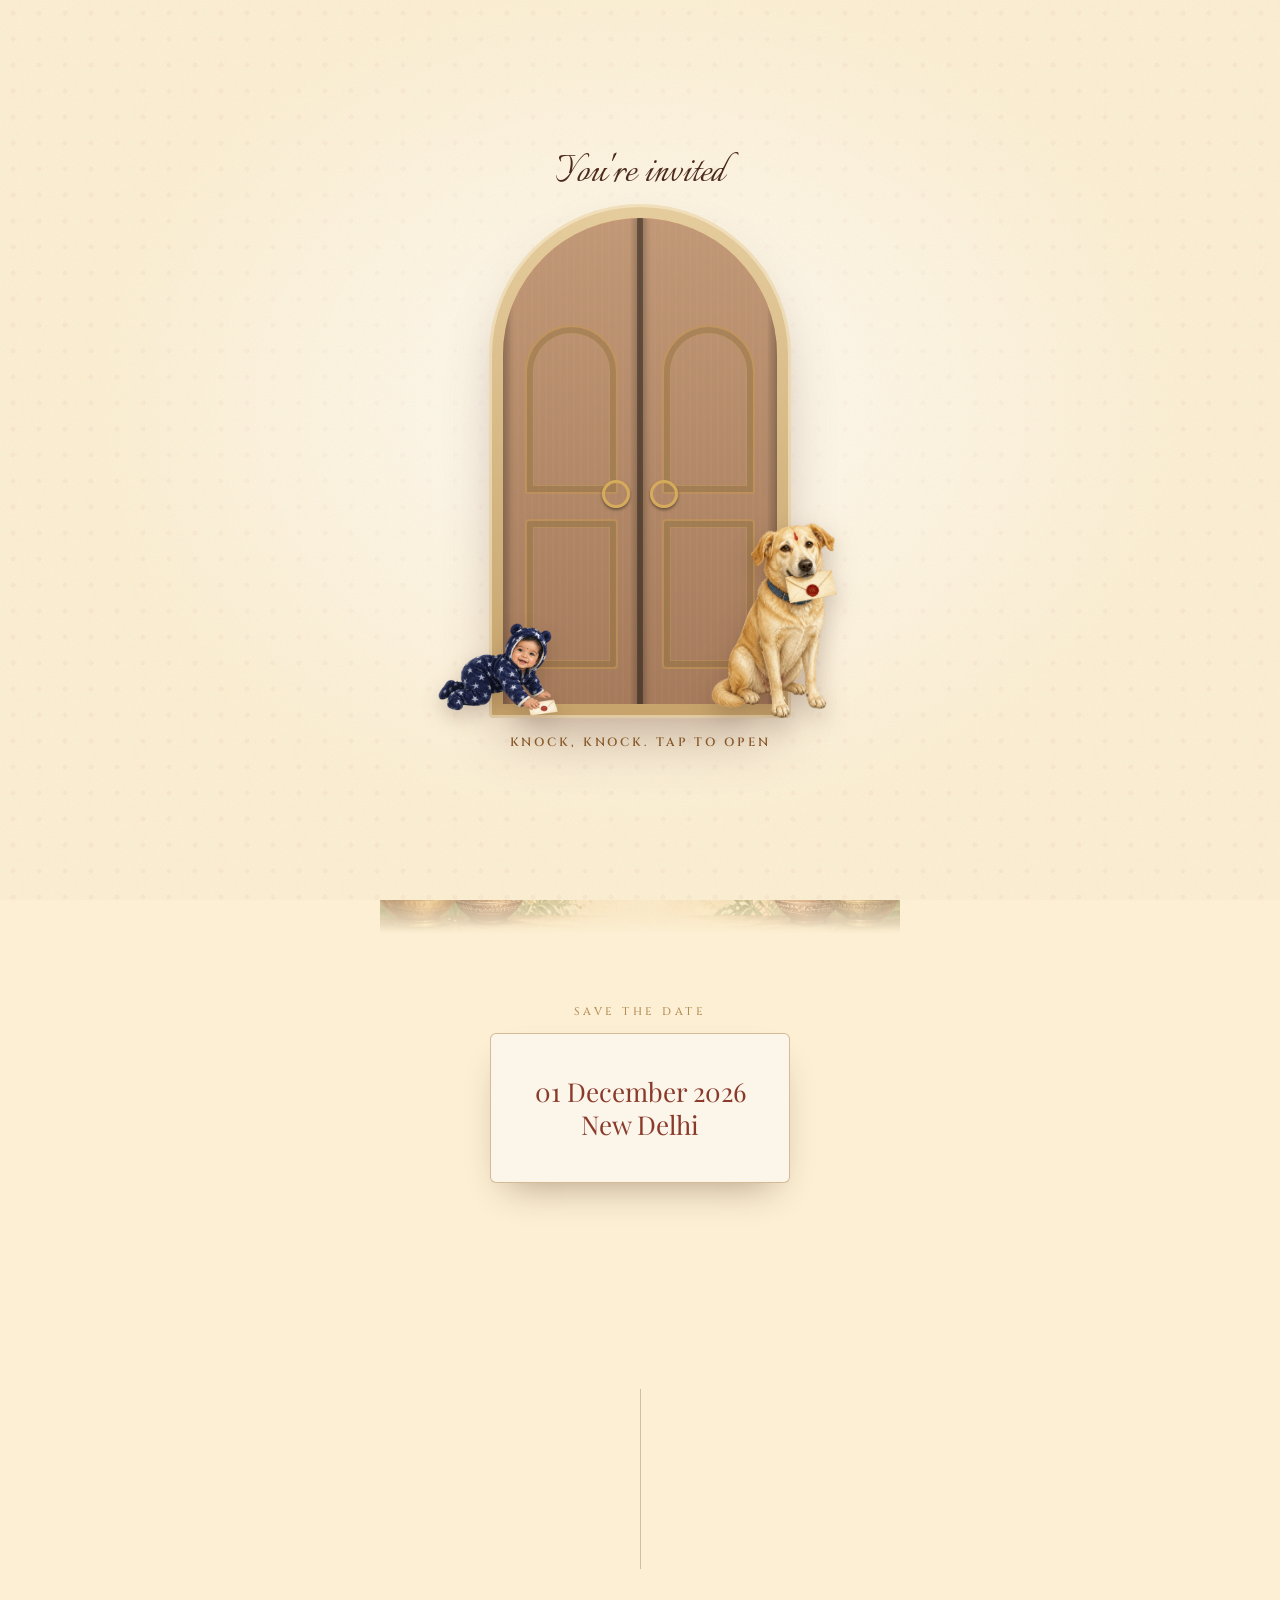
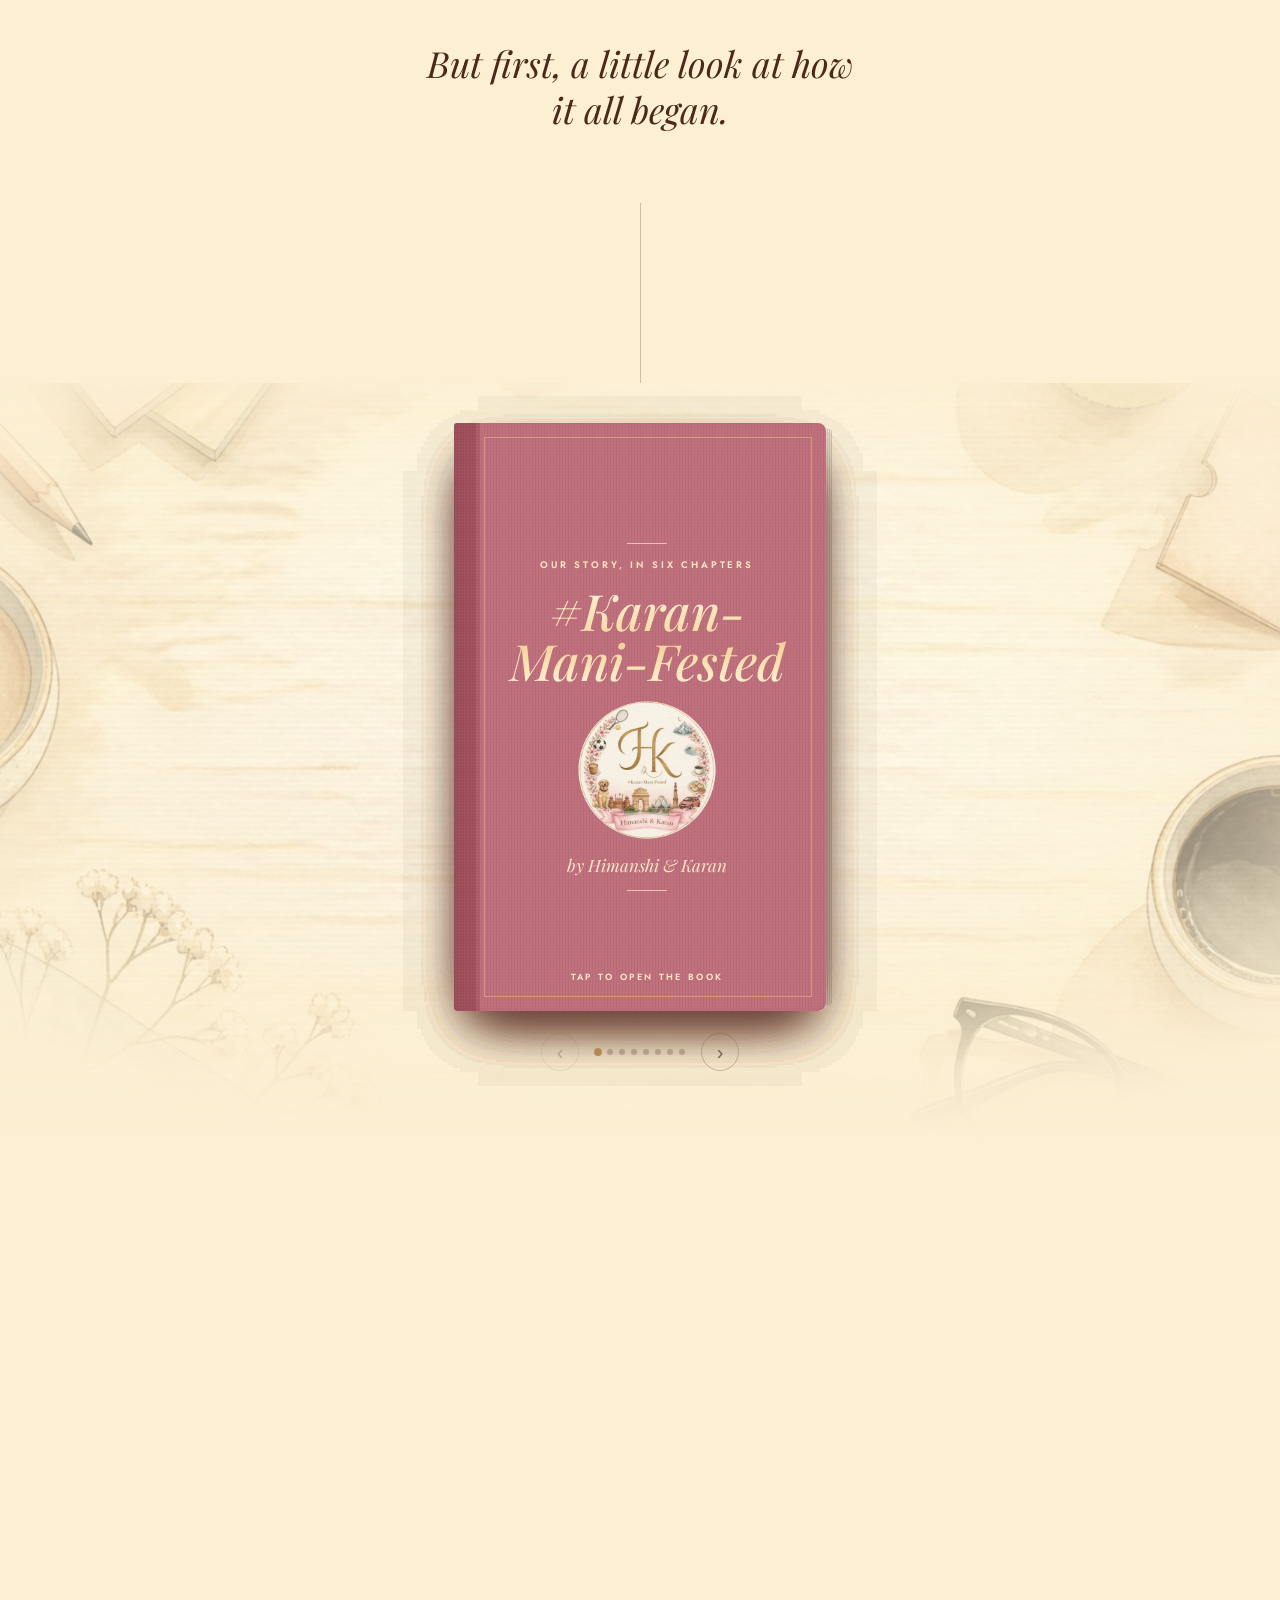
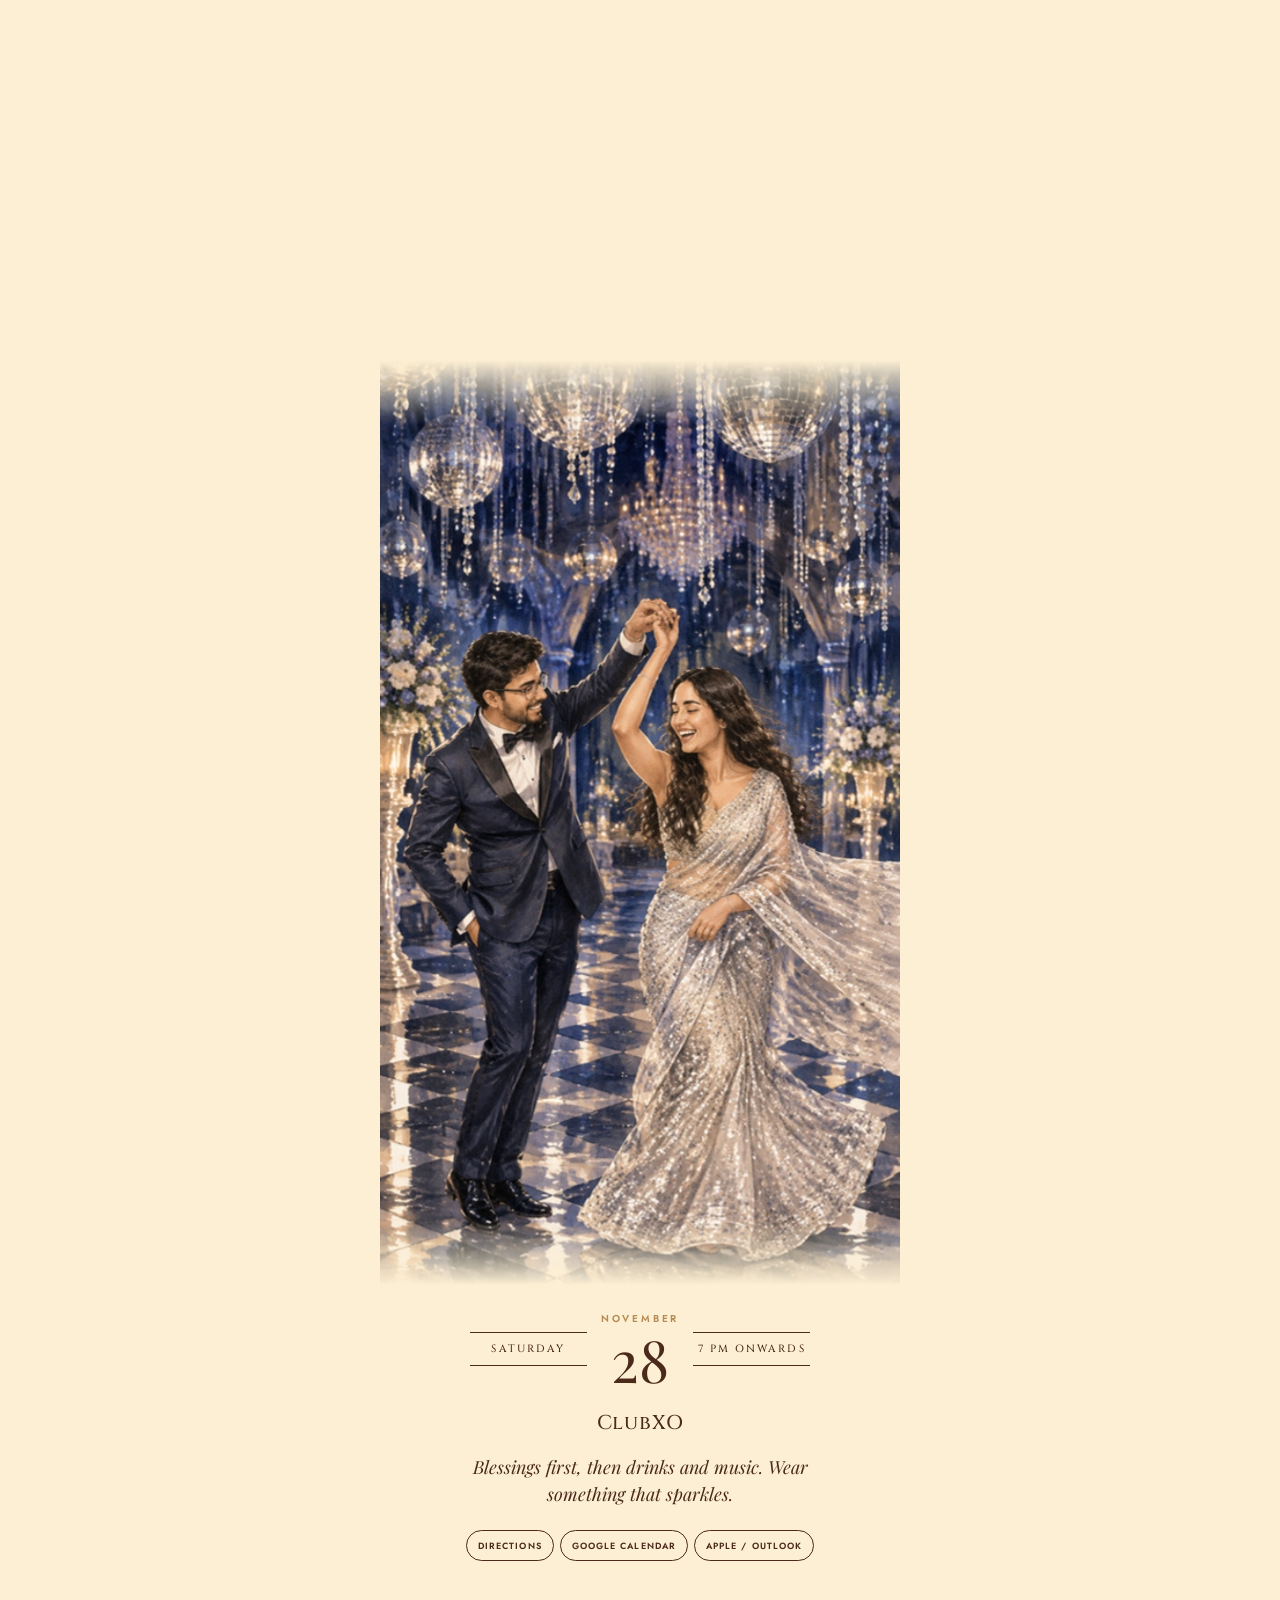
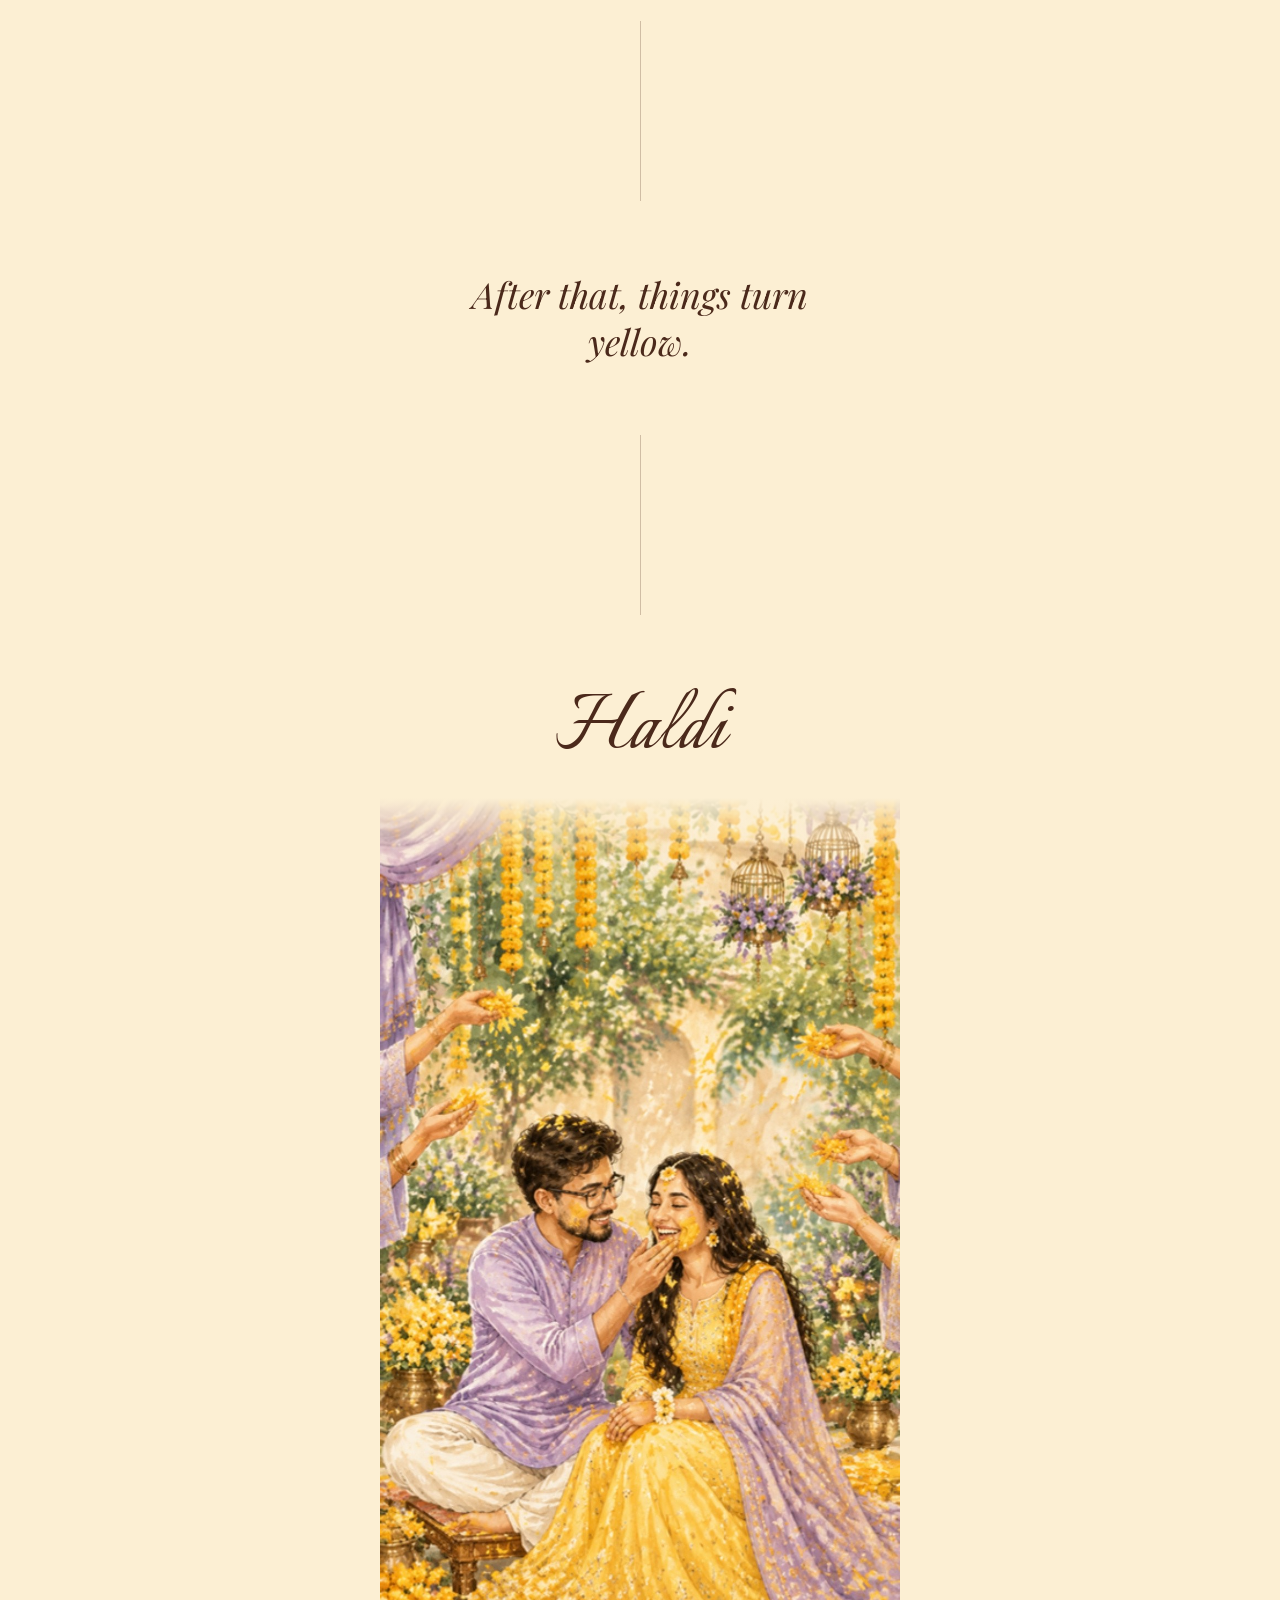
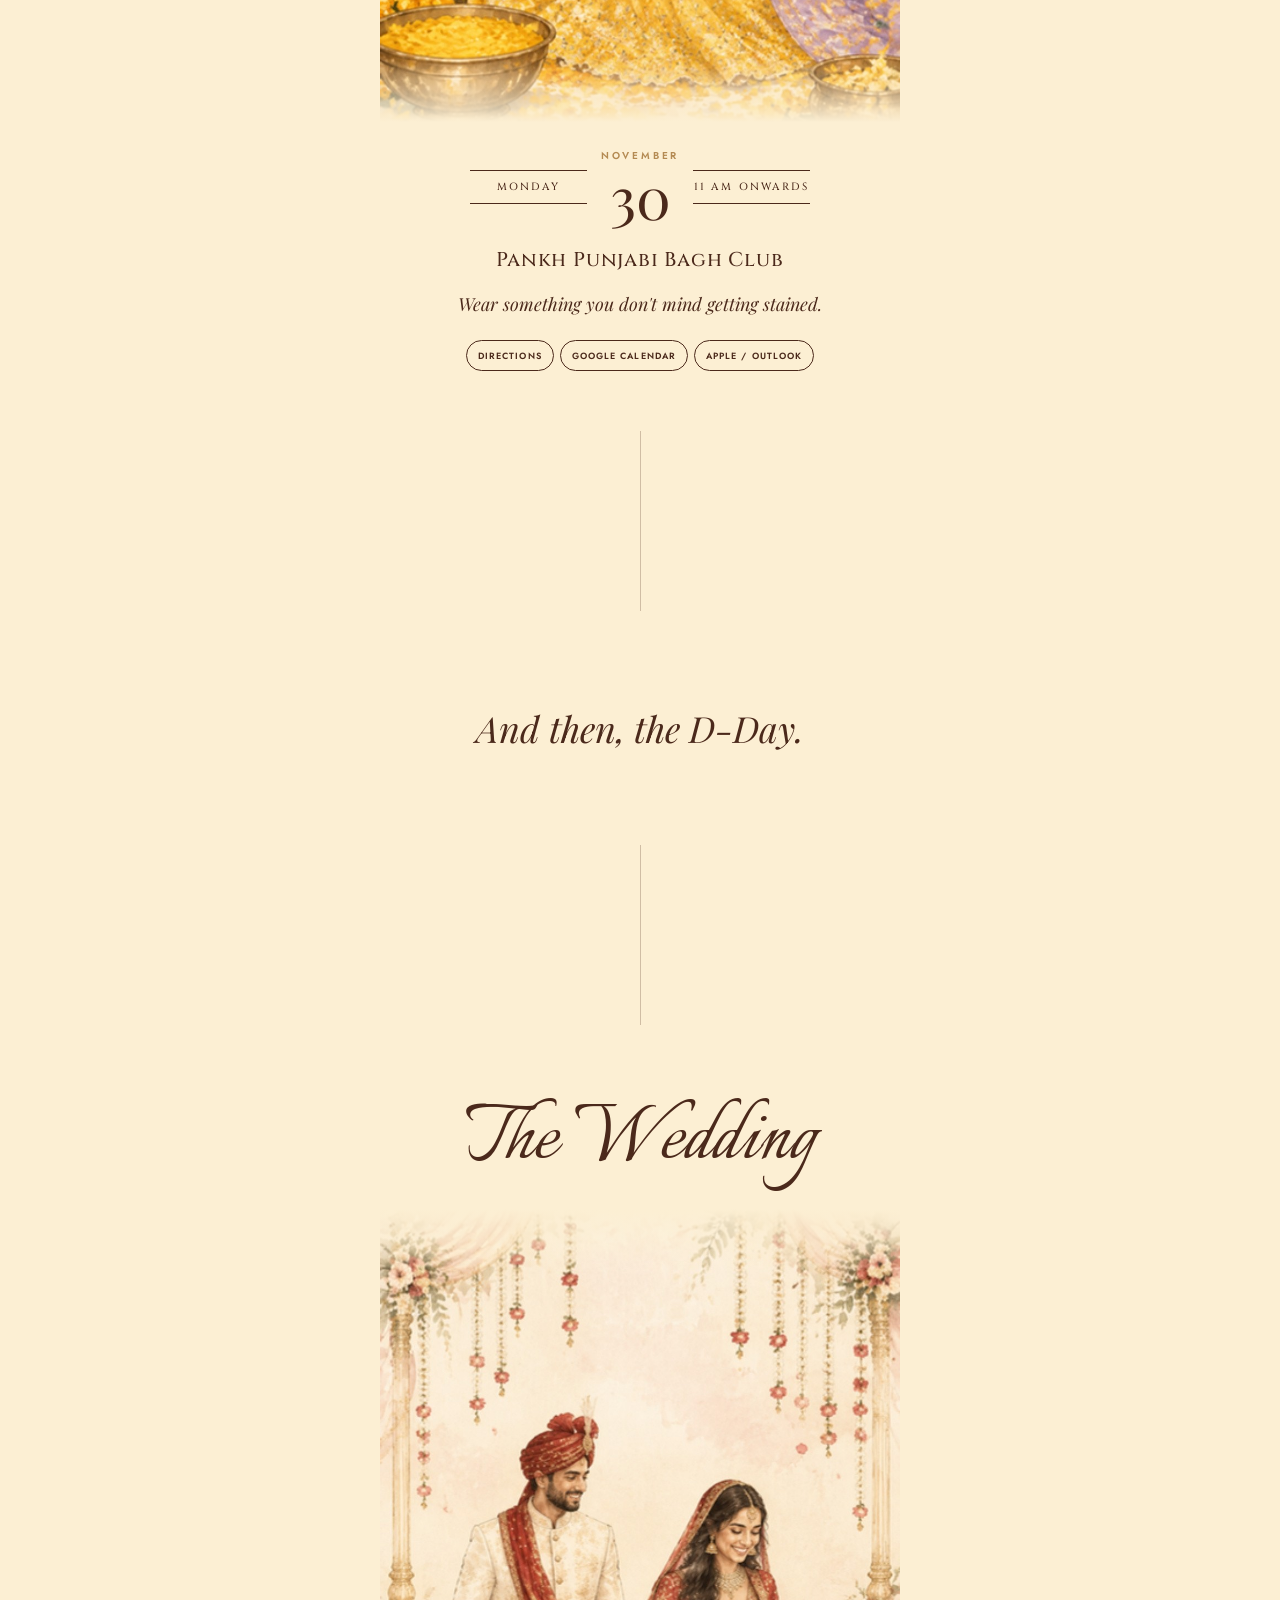
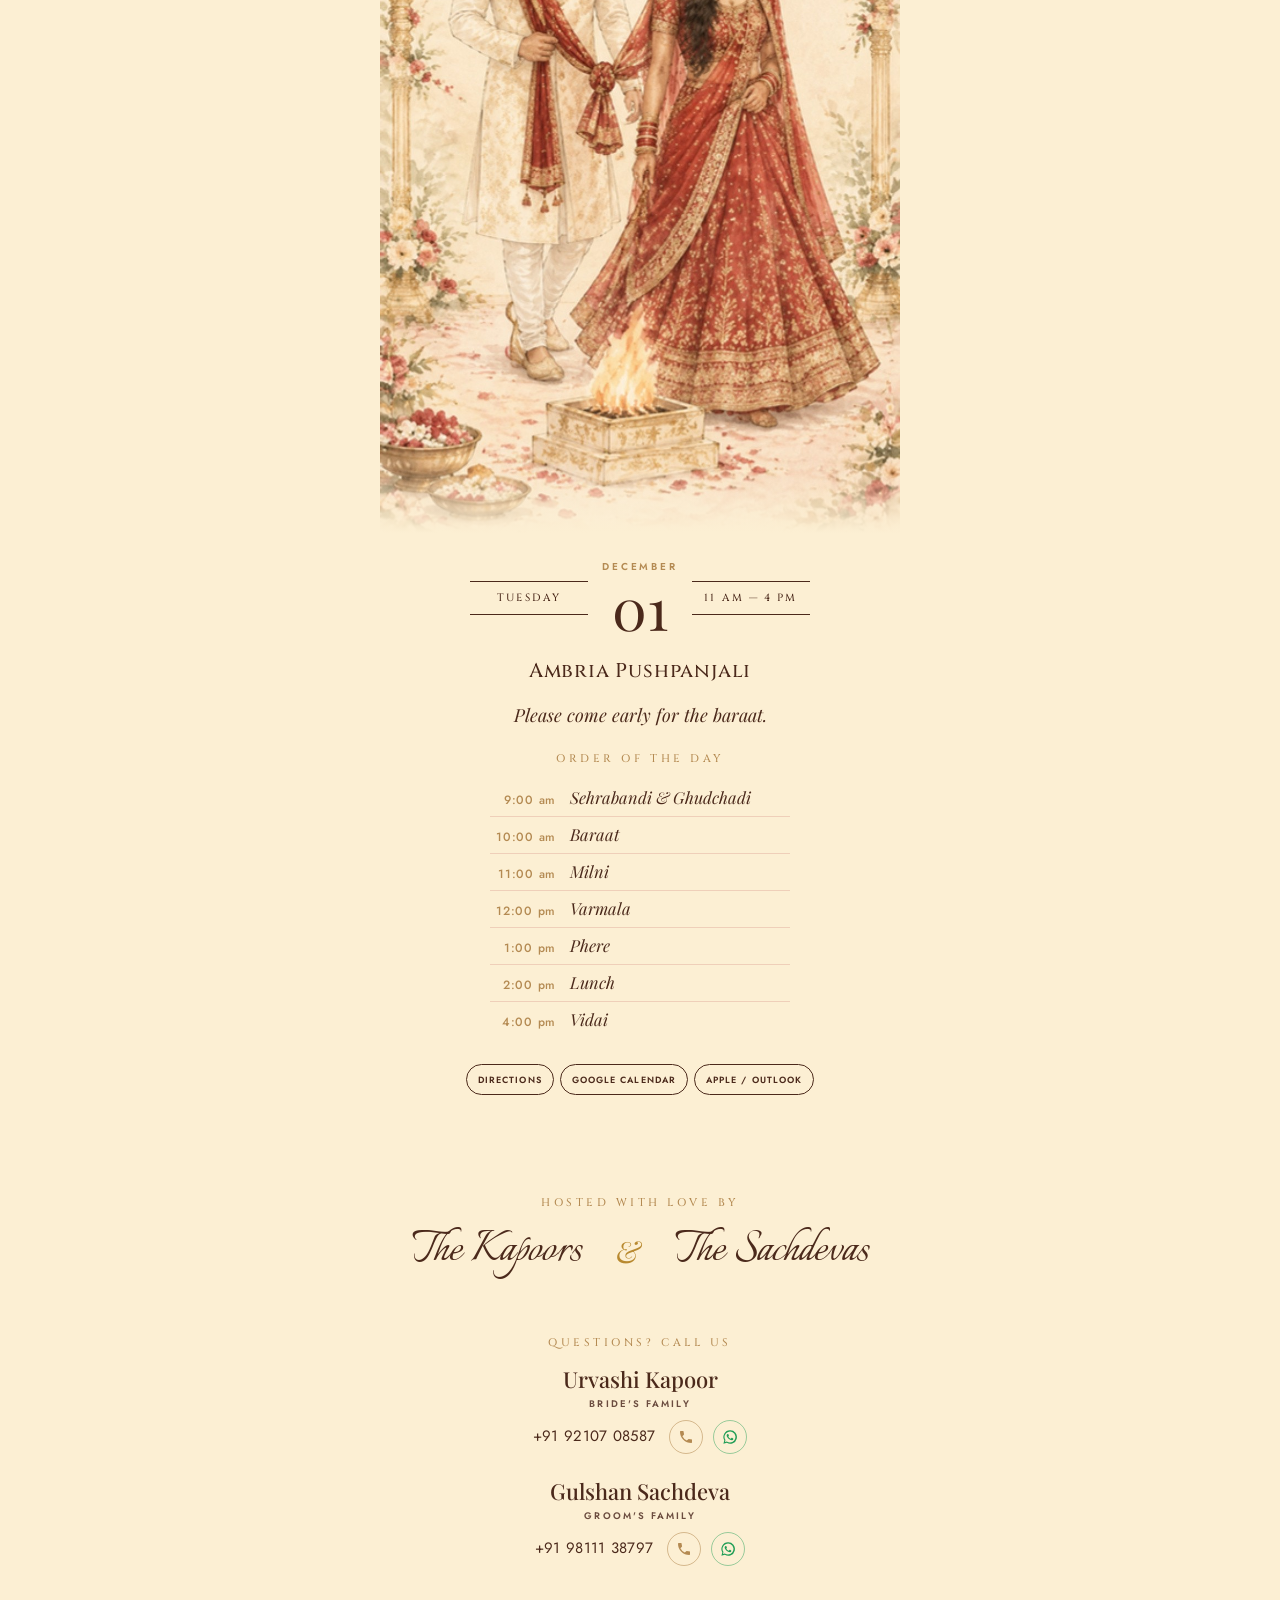
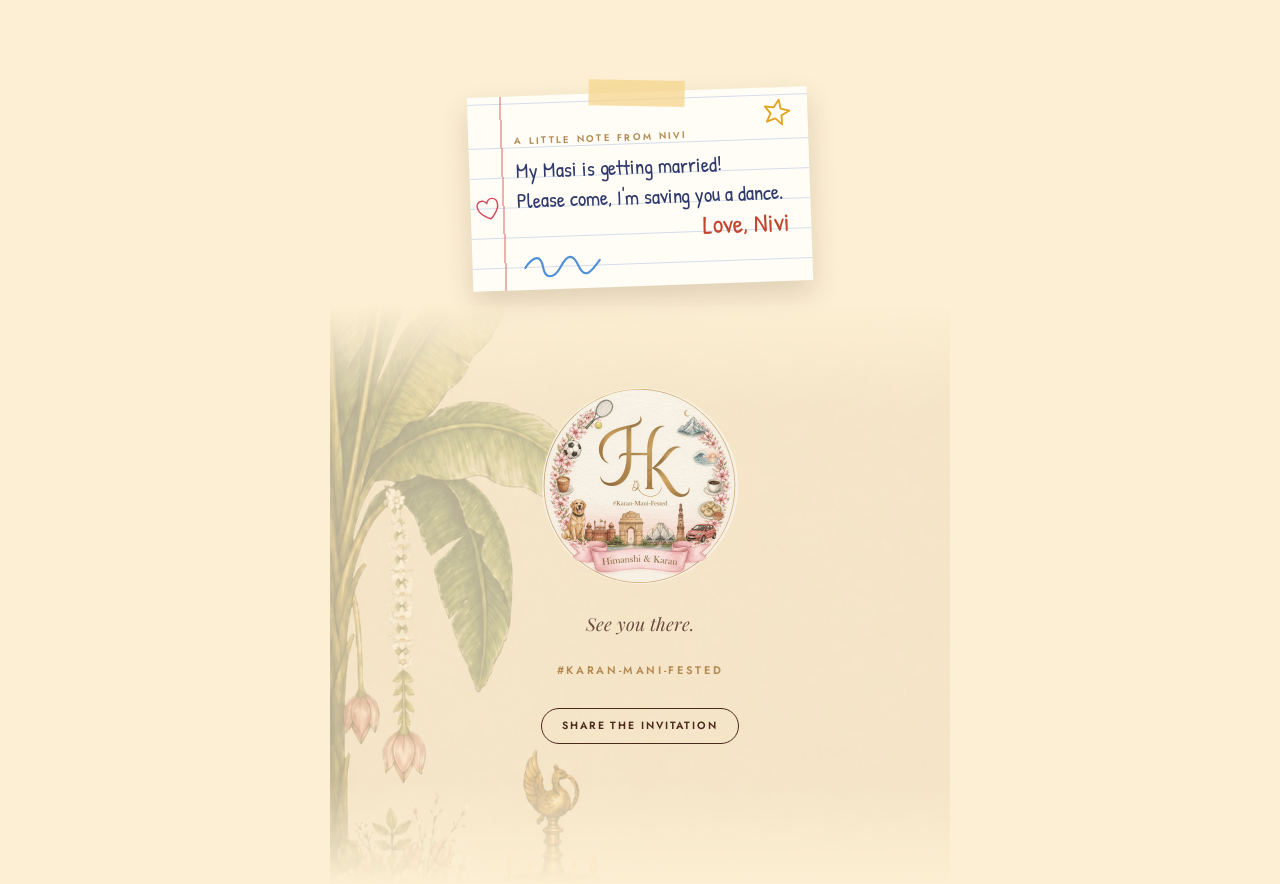
==== index.html @ b34a1034 "Groom side: call the cocktail evening Sangeet & Sips Co-Authored-By: Claude Opus 5.5 <noreply@anthro" ====
<!doctype html>
<html lang="en">
<head>
  <meta charset="utf-8">
  <!-- What WhatsApp / Instagram show when the link is shared: keep these first, and the image URL plain (no ?v=) -->
  <meta property="og:title" content="Himanshi &amp; Karan · Wedding Invitation">
  <meta property="og:description" content="You're invited to the wedding of Himanshi &amp; Karan · New Delhi · #Karan-Mani-Fested">
  <meta property="og:image" content="https://himanshikapoor3099.github.io/wedding-invite/assets/share-card.jpg">
  <meta property="og:image:secure_url" content="https://himanshikapoor3099.github.io/wedding-invite/assets/share-card.jpg">
  <meta property="og:image:type" content="image/jpeg">
  <meta property="og:image:width" content="1200">
  <meta property="og:image:height" content="630">
  <meta property="og:image:alt" content="Himanshi &amp; Karan wedding monogram">
  <meta property="og:url" content="https://himanshikapoor3099.github.io/wedding-invite/">
  <meta property="og:type" content="website">
  <meta property="og:site_name" content="Himanshi &amp; Karan">
  <meta name="twitter:card" content="summary_large_image">
  <meta name="viewport" content="width=device-width, initial-scale=1, viewport-fit=cover">
  <meta name="color-scheme" content="only light">
  <meta name="theme-color" content="#fcefd3">
  <title>Himanshi &amp; Karan · Wedding Invitation</title>
  <meta name="description" content="You're invited to the wedding of Himanshi &amp; Karan · New Delhi · #Karan-Mani-Fested">


  <link rel="icon" href="data:image/svg+xml,<svg xmlns='http://www.w3.org/2000/svg' viewBox='0 0 100 100'><rect width='100' height='100' rx='50' fill='%239b111e'/><text x='50' y='66' font-size='44' text-anchor='middle' fill='%23f3d9a0' font-family='Georgia'>HK</text></svg>">
  <link rel="preconnect" href="https://fonts.googleapis.com">
  <link rel="preconnect" href="https://fonts.gstatic.com" crossorigin>
  <link href="https://fonts.googleapis.com/css2?family=Cinzel:wght@400;500;600&family=Italianno&family=Jost:wght@300;400;500;600&family=Noto+Serif+Devanagari:wght@500&family=Noto+Serif+Gurmukhi:wght@500&family=Patrick+Hand&family=Playfair+Display:ital,wght@0,400;0,500;1,400;1,500&display=swap" rel="stylesheet">
  <link rel="stylesheet" href="css/main.css?v=35">
  <script src="js/content.js?v=35"></script>
</head>
<body class="locked">

  <!-- ============ THE DOOR ============ -->
  <div id="door-screen">
    <p class="door-pretext" data-k="door.pretext"></p>
    <div class="door-stage">
    <button class="door" id="door" aria-label="Open the door">
        <span class="door-frame"></span>
        <span class="leaf leaf-l"><span class="leaf-face" data-door="l"></span></span>
        <span class="leaf leaf-r"><span class="leaf-face" data-door="r"></span></span>
      </button>
      <img class="door-ivy" src="assets/art/ivy-door.webp" alt="Ivy, waiting at the door with your invitation">
      <img class="door-nivi" src="assets/art/nivi-door.webp" alt="Nivi, crawling up to the door with an invitation">
      <img class="door-kids door-kids-r" src="assets/art/kids-door.webp" alt="" aria-hidden="true">
      <img class="door-kids door-babies" src="assets/art/babies-door.webp" alt="" aria-hidden="true">
    </div>
    <p class="door-hint" data-k="door.hint"></p>
  </div>

  <main id="main" inert>

    <!-- ============ BEHIND THE DOOR: THE INVITATION ============ -->
    <section class="invite-card-wrap" data-theme="peach">
      <div class="card-scene">
        <img class="card-bg" src="assets/art/bg-invite.jpg" alt="" aria-hidden="true">
        <span class="bells bells-l bells-sm" aria-hidden="true"></span>
        <span class="bells bells-r bells-sm" aria-hidden="true"></span>
        <div class="invite-card">
          <div class="blessings hero-in" style="--d:.1s" id="blessings"></div>
          <p class="together hero-in" style="--d:.4s" data-k="invite.together"></p>
          <div class="parents" id="parents"></div>
          <p class="request hero-in" style="--d:2.6s" data-k="invite.request"></p>
        </div>
      </div>
    </section>

    <!-- ============ SAVE THE DATE: scratch the foil to reveal ============ -->
    <section class="dates" data-theme="peach">
      <p class="eyebrow rv" data-k="saveTheDate.label"></p>
      <div class="scratch rv" id="scratch">
        <p class="scratch-dates" id="scratch-dates"></p>
        <canvas id="scratch-foil" aria-label="Scratch to reveal the date" role="button" tabindex="0"></canvas>
      </div>
      <p class="scratch-hint rv" id="scratch-hint" data-k="saveTheDate.hint"></p>
      <div class="countdown" id="countdown">
        <div class="cd-units" id="cd-units">
          <div class="cd"><b data-u="d">00</b><small>days</small></div>
          <div class="cd"><b data-u="h">00</b><small>hours</small></div>
          <div class="cd"><b data-u="m">00</b><small>minutes</small></div>
          <div class="cd"><b data-u="s">00</b><small>seconds</small></div>
        </div>
        <p class="cd-label" id="cd-label"></p>
      </div>
    </section>

    <div class="passage" data-k-passage="toStory"></div>

    <!-- ============ OUR STORY: A STORYBOOK ============ -->
    <section class="story" id="story" data-theme="desk">
      <div class="storybook-wrap rv">
        <div class="storybook" id="storybook"></div>
        <div class="book-nav" id="book-nav">
          <button type="button" id="pg-prev" aria-label="Previous page">‹</button>
          <span class="pg-dots" id="pg-dots"></span>
          <button type="button" id="pg-next" aria-label="Next page">›</button>
        </div>
        <p class="book-hint" id="book-hint"></p>
      </div>
    </section>

    <!-- ============ EVENTS (built from js/content.js) ============ -->
    <div id="events"></div>


    <!-- ============ FAMILIES, SIGN-OFF ============ -->
    <section class="family" data-theme="paper">
      <p class="eyebrow rv" data-k="family.label"></p>
      <div class="family-sides" id="family-sides"></div>
      <div class="contacts rv">
        <p class="eyebrow" data-k="contacts.title"></p>
        <ul id="contact-list"></ul>
      </div>
    </section>

    <!-- ============ A NOTE FROM NIVI ============ -->
    <section class="nivi" data-theme="paper">
      <div class="nivi-note rv">
        <p class="nivi-label" data-k="nivi.label"></p>
        <p class="nivi-text" data-k="nivi.note"></p>
        <p class="nivi-sign" data-k="nivi.sign"></p>
        <p class="nivi-role" data-k="nivi.role"></p>
        <svg class="doodle doodle-star" viewBox="0 0 40 40" aria-hidden="true"><path d="M20 3l4.6 11.2 12 .9-9.2 7.8 2.9 11.7L20 28.3 9.7 34.6l2.9-11.7L3.4 15.1l12-.9z"/></svg>
        <svg class="doodle doodle-heart" viewBox="0 0 40 36" aria-hidden="true"><path d="M20 33S3 22.5 3 11.5A8.5 8.5 0 0 1 20 7a8.5 8.5 0 0 1 17 4.5C37 22.5 20 33 20 33z"/></svg>
        <svg class="doodle doodle-loop" viewBox="0 -2 90 34" aria-hidden="true"><path d="M3 18c10-14 18-14 20 0s12 14 20 0 14-14 20 0 12 10 24-6"/></svg>
      </div>
    </section>

    <section class="closing" data-theme="paper">
      <div class="bg-art" data-art="bg-closing" data-art-optional></div>
      <div class="mono rv" data-monogram></div>
      <p class="signoff rv" data-k="closing.signoff"></p>
      <p class="signoff-fam rv" data-k="closing.families"></p>
      <p class="signoff-line rv" data-k="closing.line"></p>
      <p class="hashtag rv" data-k="couple.hashtag"></p>
      <button class="btn rv" id="share-btn" type="button">Share the invitation</button>
    </section>
  </main>

  <div class="scroll-hint" id="scroll-hint" aria-hidden="true"><span>Scroll</span><i></i></div>

  <button class="music" id="music" type="button" aria-label="Pause music" hidden>
    <span></span><span></span><span></span><span></span>
  </button>

  <script src="js/page.js?v=35"></script>
</body>
</html>
---- css/main.css ----
/* ==========================================================================
   Himanshi & Karan · wedding invitation
   The page colour is one continuous backdrop: js/page.js blends --bg, --ink,
   --soft and --accent from one section's palette to the next while a
   passage crosses the screen.
   ========================================================================== */
:root {
    --bg: #fcefd3;
    --ink: #4b291b;
    --soft: #6b4c3f;
    --accent: #b48a52;
    --gold: #b8892f;
    --cherry: #9b111e;
    --display: "Playfair Display", Georgia, serif;
    --sans: "Jost", system-ui, sans-serif;
    --script: "Italianno", cursive;
    --caps: "Cinzel", serif;
}

* { box-sizing: border-box; }
html { scroll-behavior: smooth; -webkit-text-size-adjust: 100%; }
body {
    margin: 0;
    background: var(--bg);
    color: var(--ink);
    font: 400 16px/1.65 var(--sans);
    text-align: center;
    overflow-x: hidden;
}
body::after {
    content: ""; position: fixed; inset: 0; z-index: 60; pointer-events: none; opacity: .08; mix-blend-mode: multiply;
    background-image: url("data:image/svg+xml,%3Csvg xmlns='http://www.w3.org/2000/svg' width='160' height='160'%3E%3Cfilter id='n'%3E%3CfeTurbulence type='fractalNoise' baseFrequency='.9' numOctaves='2' stitchTiles='stitch'/%3E%3C/filter%3E%3Crect width='100%25' height='100%25' filter='url(%23n)'/%3E%3C/svg%3E");
}
body.locked { overflow: hidden; height: 100vh; }
h1, h2, h3, p { margin: 0; }
a { color: inherit; }
section { position: relative; padding: 96px 22px; }

.eyebrow { font: 500 11px var(--caps); letter-spacing: .32em; text-transform: uppercase; color: var(--accent); margin-bottom: 14px; }
.btn {
    display: inline-flex; align-items: center; justify-content: center;
    padding: 12px 20px; border: 1px solid currentColor; border-radius: 999px;
    background: transparent; color: inherit; cursor: pointer;
    font: 600 10.5px/1 var(--sans); letter-spacing: .18em; text-transform: uppercase; text-decoration: none;
    transition: transform .3s;
}
.btn:hover { transform: translateY(-1px); }
.btn-solid { background: var(--accent); border-color: var(--accent); color: var(--bg); padding: 16px 44px; font-size: 12px; }

.rv { opacity: 0; transform: translateY(22px); transition: opacity 1.1s cubic-bezier(.2, .7, .2, 1), transform 1.1s cubic-bezier(.2, .7, .2, 1); }
.rv.in { opacity: 1; transform: none; }
.hero-in { opacity: 0; transform: translateY(12px); }
body.ready .hero-in { animation: heroIn 1.3s ease forwards var(--d, 0s); }
/* the names are "written" left to right, as in the reference */
.hero-write { display: inline-block; opacity: 0; clip-path: inset(-35% 114% -35% -14%); }
body.ready .hero-write { animation: write 1.7s cubic-bezier(.45, .05, .3, 1) forwards var(--d, 0s); }
@keyframes write { 0% { opacity: 0; clip-path: inset(-35% 114% -35% -14%); } 12% { opacity: 1; } 100% { opacity: 1; clip-path: inset(-35% -14% -35% -14%); } }

/* the crest that flies in when the door opens */
.crest-fly { position: fixed; z-index: 55; pointer-events: none; transform-origin: center; }
.crest-fly img { width: 100%; height: 100%; display: block; }
.mono-target { visibility: hidden; }
.mono-target.landed { visibility: visible; }
@keyframes heroIn { to { opacity: 1; transform: none; } }
@media (prefers-reduced-motion: reduce) {
    .rv, .hero-in, .hero-write { opacity: 1; transform: none; clip-path: none; transition: none; animation: none !important; }
}

/* ---------- painting slots and their placeholders ---------- */
.art { position: relative; overflow: hidden; }
.art > img { position: absolute; inset: 0; width: 100%; height: 100%; object-fit: cover; }
.art.missing {
    background:
        repeating-linear-gradient(135deg, color-mix(in srgb, var(--ink) 7%, transparent) 0 1px, transparent 1px 14px),
        color-mix(in srgb, var(--bg) 82%, var(--ink) 18%);
}
.ph {
    position: absolute; left: 50%; bottom: 14%; translate: -50% 0; width: max-content; max-width: 80%;
    display: flex; flex-direction: column; gap: 2px; padding: 12px 18px;
    border: 1px dashed color-mix(in srgb, var(--ink) 45%, transparent); border-radius: 10px;
    background: color-mix(in srgb, var(--bg) 70%, transparent); color: var(--ink);
}
.ph small { font: 700 9px var(--sans); letter-spacing: .3em; text-transform: uppercase; color: var(--accent); }
.ph b { font: 600 13px var(--sans); }
.ph em { font: italic 400 15px/1.3 var(--display); color: var(--soft); }

/* optional painted backdrops behind a section (hidden until the file exists) */
.bg-art { position: absolute !important; inset: 0; z-index: 0; max-width: 620px; margin: 0 auto; pointer-events: none; }
.bg-art::after { content: ""; position: absolute; inset: 0; background: linear-gradient(180deg, var(--bg) 0%, transparent 18%, transparent 82%, var(--bg) 100%); }
.closing > :not(.bg-art) { position: relative; z-index: 1; }
.closing .bg-art { opacity: .3; }

/* ---------- monogram ---------- */
[data-monogram] { display: block; margin: 0 auto; }
[data-monogram] img { width: 100%; height: auto; display: block; }
.mono-type {
    position: relative; display: grid; place-items: center; width: 100%; aspect-ratio: 1; border-radius: 50%;
    border: 1px solid var(--gold); box-shadow: inset 0 0 0 4px color-mix(in srgb, var(--bg) 100%, transparent), inset 0 0 0 5px var(--gold);
}
.mono-type i { position: absolute; font: 400 calc(var(--m, 120px) * .7)/1 var(--script); color: var(--ink); }
.mono-type i:first-child { translate: -18% -6%; }
.mono-type i:last-child { translate: 20% 8%; color: var(--accent); }

/* ---------- passages ---------- */
.passage { min-height: 66vh; display: grid; place-items: center; padding: 0 28px; position: relative; }
.passage::before, .passage::after {
    content: ""; position: absolute; left: 50%; width: 1px; height: 20vh; background: currentColor; opacity: .25;
    transform: scaleY(0); transition: transform 1.4s ease;
}
.passage::before { top: 0; transform-origin: top; }
.passage::after { bottom: 0; transform-origin: bottom; }
.passage.in::before, .passage.in::after { transform: scaleY(1); }
.passage p {
    font: italic 400 clamp(25px, 6.8vw, 36px)/1.3 var(--display); max-width: 440px;
    opacity: 0; transform: translateY(14px); filter: blur(4px);
    transition: opacity 1.4s ease .3s, transform 1.4s ease .3s, filter 1.4s ease .3s;
}
.passage.in p { opacity: 1; transform: none; filter: none; }

/* ==========================================================================
   THE DOOR
   ========================================================================== */
#door-screen {
    position: fixed; inset: 0; z-index: 50;
    display: flex; flex-direction: column; align-items: center; justify-content: center; gap: 22px; padding: 20px;
    background:
        radial-gradient(ellipse at 50% 45%, rgba(255, 255, 255, .7), transparent 62%),
        radial-gradient(circle at 50% 50%, rgba(181, 84, 106, .05) 0 2px, transparent 3px) 0 0 / 26px 26px,
        #fcefd3;
    color: #4b291b;
    transition: opacity 1.2s ease 1s, transform 1.6s cubic-bezier(.6, 0, .4, 1) .7s;
}
body.door-open #door-screen { opacity: 0; transform: scale(2.4); }
.door-pretext { font: 400 46px/1 var(--script); }
.door {
    position: relative; height: min(54svh, 500px); aspect-ratio: 9 / 16; max-width: 78vw;
    border: 0; padding: 0; background: none; cursor: pointer; perspective: 1400px;
}
.door-frame {
    position: absolute; inset: -14px; border-radius: 200px 200px 6px 6px;
    background: linear-gradient(180deg, #e8cf9f, #c9a56c);
    box-shadow: 0 30px 60px -20px rgba(106, 64, 52, .45), inset 0 0 0 3px rgba(255, 245, 220, .5);
}
.door-frame::after {
    /* warm light behind the door, seen as it opens */
    content: ""; position: absolute; inset: 14px; border-radius: 188px 188px 2px 2px;
    background: radial-gradient(ellipse at 50% 60%, #fff3d6, #f2c48e 60%, #d58e55);
}
.leaf {
    position: absolute; top: 0; bottom: 0; width: 50%; overflow: hidden;
    transition: transform 1.5s cubic-bezier(.6, 0, .3, 1); transform-style: preserve-3d;
}
.leaf-l { left: 0; transform-origin: left center; border-radius: 188px 0 0 0; }
.leaf-r { right: 0; transform-origin: right center; border-radius: 0 188px 0 0; }
body.door-open .leaf-l { transform: rotateY(-105deg); }
body.door-open .leaf-r { transform: rotateY(105deg); }
.leaf-face { position: absolute; inset: 0; }
/* carved wood, until a painted door is added */
.leaf-face:not(.painted) {
    background:
        linear-gradient(90deg, rgba(0, 0, 0, .25), transparent 8%, transparent 92%, rgba(0, 0, 0, .25)),
        repeating-linear-gradient(90deg, rgba(255, 255, 255, .025) 0 2px, transparent 2px 7px),
        linear-gradient(180deg, #c49a78, #a77c5c);
}
.leaf-face:not(.painted)::before, .leaf-face:not(.painted)::after {
    content: ""; position: absolute; left: 16%; right: 16%; border: 2px solid rgba(201, 154, 82, .55); border-radius: 4px;
    box-shadow: inset 0 0 0 6px rgba(0, 0, 0, .12), inset 0 0 0 7px rgba(201, 154, 82, .35);
}
.leaf-face:not(.painted)::before { top: 22%; height: 34%; border-radius: 80px 80px 4px 4px; }
.leaf-face:not(.painted)::after { top: 62%; height: 30%; }
.leaf-l .leaf-face:not(.painted) { box-shadow: inset -3px 0 0 rgba(0, 0, 0, .35); }
.leaf-r .leaf-face:not(.painted) { box-shadow: inset 3px 0 0 rgba(0, 0, 0, .35); }
.leaf::after {
    /* brass ring handles */
    content: ""; position: absolute; top: 54%; width: 22px; height: 22px; border-radius: 50%;
    border: 3px solid #d8ad5c; box-shadow: 0 2px 3px rgba(0, 0, 0, .4);
}
.leaf-l::after { right: 10px; } .leaf-r::after { left: 10px; }
.leaf-face.painted { background-size: 200% 100%; background-repeat: no-repeat; }
.leaf-l .leaf-face.painted { background-position: left center; }
.leaf-r .leaf-face.painted { background-position: right center; }
.leaf:has(.painted)::after { display: none; }
.door-hint { font: 600 12px var(--caps); letter-spacing: .24em; text-transform: uppercase; color: #8a5a2a; position: relative; z-index: 1; animation: breathe 2.4s ease-in-out infinite; }
@keyframes breathe { 50% { opacity: .35; } }

/* ==========================================================================
   BEHIND THE DOOR: IVY'S DELIVERY
   ========================================================================== */
.welcome { padding: 0; overflow: hidden; }
.welcome-text { position: relative; z-index: 1; padding: 60px 30px 10px; }
.welcome-art { aspect-ratio: 1; max-width: 520px; margin: 0 auto; }
.welcome-art > img { object-position: 50% 100%; }
.welcome-art::after { content: ""; position: absolute; inset: 0; pointer-events: none; background: linear-gradient(180deg, var(--bg) 0%, transparent 22%); }
.delivery { font: 500 10.5px var(--caps); letter-spacing: .3em; text-transform: uppercase; color: var(--accent); margin-bottom: 18px; }
.blessings { display: flex; justify-content: center; gap: 18px; font-size: 13px; color: var(--soft); margin-bottom: 18px; }
.blessings [lang="hi"] { font-family: "Noto Serif Devanagari", serif; }
.blessings [lang="pa"] { font-family: "Noto Serif Gurmukhi", serif; }
.welcome .mono { --m: 150px; width: 150px; margin-bottom: 14px; }
.together { font: 500 11px var(--caps); letter-spacing: .28em; text-transform: uppercase; color: var(--soft); margin-bottom: 8px; }
.couple { display: flex; flex-direction: column; align-items: center; font-weight: 400; }
.couple span { font: 400 clamp(48px, 13.5vw, 88px)/1.15 var(--script); padding: 0 .12em; color: var(--ink); white-space: nowrap; }
.couple i { font: 400 50px/1 var(--script); font-style: normal; color: #9a6a2e; margin: -4px 0; }
.invite-line { margin-top: 10px; font: italic 400 18px/1.5 var(--display); color: var(--soft); }

/* swinging strings of bells */
.bells {
    position: absolute; top: 0; z-index: 2; width: 34px; height: 300px; pointer-events: none;
    background: url("../assets/art/bells.webp") top center / contain no-repeat;
    transform-origin: 50% 0; animation: swing 3.6s ease-in-out infinite;
}
.bells-l { left: 7%; }
.bells-r { right: 7%; animation-delay: -1.8s; height: 240px; }
.bells-sm { width: 22px; height: 190px; }
.bells-sm.bells-r { height: 160px; }
@keyframes swing { 0%, 100% { rotate: 5deg; } 50% { rotate: -5deg; } }

/* the invitation with parents' names, in the open middle of a painted card */
.invite-card-wrap { padding: 10px 0 30px; }
.card-scene { position: relative; max-width: 520px; margin: 0 auto; aspect-ratio: 9 / 16; }
.card-bg { position: absolute; inset: 0; width: 100%; height: 100%; object-fit: cover; }
.card-scene::after { content: ""; position: absolute; inset: 0; pointer-events: none; background: linear-gradient(180deg, var(--bg), transparent 8%, transparent 92%, var(--bg)); }
.card-scene .bells { top: 0; }
.card-scene .bells-l { left: 8%; } .card-scene .bells-r { right: 8%; }
.card-scene .bells-sm { height: 130px; } .card-scene .bells-sm.bells-r { height: 110px; }
.invite-card .blessings { margin-bottom: 12px; }
.invite-card .together { letter-spacing: .22em; }
.invite-card {
    position: absolute; z-index: 1; left: 15%; right: 15%; top: 21%; bottom: 33%;
    display: flex; flex-direction: column; justify-content: center; color: #4b291b;
}
.parents p { display: flex; flex-direction: column; gap: 2px; }
.parents b { font: 400 clamp(30px, 8.5vw, 42px)/1 var(--script); }
.parents span { font-size: clamp(10px, 2.6vw, 12.5px); line-height: 1.55; color: #6b4c3f; }
.parents .amp { display: block; font: 400 30px/1 var(--script); font-style: normal; color: #9a6a2e; margin: 2px 0; }
.request { font: italic 400 clamp(13.5px, 3.6vw, 17px)/1.4 var(--display); margin: 12px 0 0; }
.ivy-note { padding-top: 12px; border-top: 1px solid rgba(180, 138, 82, .45); font: italic 400 clamp(13px, 3.4vw, 16px)/1.45 var(--display); color: #6b4c3f; }

/* the plain screen behind the flying crest */
.crest-veil { position: fixed; inset: 0; z-index: 49; background: #fcefd3; pointer-events: none; }

/* ==========================================================================
   THE STORYBOOK
   ========================================================================== */
.story { padding: 40px 18px 80px; overflow: hidden; }
.storybook-wrap { display: flex; flex-direction: column; align-items: center; }
.storybook {
    --bw: min(372px, 88vw);
    position: relative; width: var(--bw); height: calc(var(--bw) * 1.58);
    perspective: 1800px; touch-action: pan-y;
}
.storybook::after {
    /* page edges on the right */
    content: ""; position: absolute; top: 6px; bottom: 6px; right: -6px; width: 8px; z-index: 0;
    background: repeating-linear-gradient(90deg, #efe6d4 0 1px, #d7ccb6 1px 2px); border-radius: 0 3px 3px 0;
}
.story-desk { pointer-events: none; position: absolute !important; inset: -150px -50vw -130px; z-index: -1; opacity: .75; -webkit-mask: linear-gradient(180deg, transparent, #000 22%, #000 78%, transparent); mask: linear-gradient(180deg, transparent, #000 22%, #000 78%, transparent); }
.story-desk::after { content: ""; position: absolute; inset: 0; background: radial-gradient(ellipse at 50% 50%, transparent 30%, var(--bg) 78%); }
.page {
    position: absolute; inset: 0; transform-origin: left center; transform-style: preserve-3d;
    transition: transform 1.1s cubic-bezier(.45, .05, .2, 1), opacity .5s ease .55s;
}
.page.turned { transform: rotateY(-165deg); opacity: 0; pointer-events: none; }
.face { position: absolute; inset: 0; backface-visibility: hidden; -webkit-backface-visibility: hidden; border-radius: 3px 8px 8px 3px; overflow: hidden; }
.face.back { transform: rotateY(180deg); background: #efe6d4; }
.face.front { background: #fffaf2; color: #4a2c22; box-shadow: 0 24px 50px -24px rgba(106, 64, 52, .5), inset 10px 0 18px -12px rgba(106, 64, 52, .25); }

.is-cover .face.front {
    cursor: pointer;
    background:
        repeating-linear-gradient(0deg, rgba(255, 255, 255, .025) 0 1px, transparent 1px 3px),
        repeating-linear-gradient(90deg, rgba(0, 0, 0, .05) 0 1px, transparent 1px 3px),
        linear-gradient(90deg, #a2505e 0 6%, #b05d6b 6% 7%, #c06f7c 7%);
    color: #fbe7c4;
}
.pg-cover { height: 100%; display: flex; flex-direction: column; align-items: center; justify-content: center; gap: 14px; padding: 30px 26px 30px 40px; }
.pg-cover::before { content: ""; position: absolute; inset: 14px 14px 14px 30px; border: 1px solid rgba(231, 194, 123, .55); }
.cover-rule { width: 40px; height: 1px; background: currentColor; opacity: .7; }
.cover-sub { font: 600 9.5px var(--sans); letter-spacing: .3em; text-transform: uppercase; }
.cover-title {
    font: italic 500 clamp(38px, 11vw, 50px)/1 var(--display);
    background: linear-gradient(180deg, #fff3d8, #f2d49a 60%, #fff1d2); -webkit-background-clip: text; background-clip: text; color: transparent;
}
.cover-mono { --m: 140px; width: 140px; }
.cover-mono .mono-type { border-color: #fbe7c4; box-shadow: inset 0 0 0 4px #c06f7c, inset 0 0 0 5px #fbe7c4; }
.cover-mono .mono-type i { color: #fff1d2 !important; }
.cover-by { font: italic 400 17px var(--display); }
.cover-hint { position: absolute; bottom: 28px; font: 600 9px var(--sans); letter-spacing: .26em; text-transform: uppercase; animation: breathe 2.4s ease-in-out infinite; }

.pg-chapter { height: 100%; display: flex; flex-direction: column; padding: 12px 12px 0 18px; }
.pg-art { flex: 0 0 52%; border-radius: 2px; }
.pg-art > img { object-position: 50% 40%; }
.pg-art.missing { --bg: #eadfcb; --ink: #4b291b; --soft: #6b4c3f; --accent: #b48a52; }
.pg-art .ph { bottom: 50%; translate: -50% 50%; }
.pg-text { flex: 1; padding: 14px 8px 12px; display: flex; flex-direction: column; justify-content: center; text-align: center; }
.pg-num { font: 700 9px var(--sans); letter-spacing: .3em; text-transform: uppercase; color: #b5546a; }
.pg-text h3 { font: italic 500 27px/1.1 var(--display); margin: 4px 0 8px; }
.pg-text p:not(.pg-num) { font-size: 13.2px; line-height: 1.55; color: #5a3b2e; }
.pg-finale .pg-text p { font: italic 400 19px/1.45 var(--display); }
.pg-after { margin-top: 8px; font: italic 500 18px var(--display) !important; color: #9b111e !important; opacity: 0; transition: opacity .8s 1s; }
.unwrapped .pg-after { opacity: 1; }

/* the wrapped surprise */
.gift { position: absolute; inset: 0; z-index: 2; border: 0; padding: 0; background: none; cursor: pointer; }
.gift-half {
    position: absolute; top: 0; bottom: 0; width: 50%;
    background:
        linear-gradient(90deg, transparent calc(100% - 9px), #e3b45a calc(100% - 9px)),
        repeating-linear-gradient(45deg, #8f1020 0 14px, #a5172a 14px 28px);
    transition: transform 1.1s cubic-bezier(.6, 0, .3, 1);
}
.gift-l { left: 0; }
.gift-r { right: 0; transform: scaleX(-1); }
.gift::after { content: ""; position: absolute; left: 0; right: 0; top: 50%; height: 18px; translate: 0 -50%; background: #e3b45a; transition: opacity .4s; }
.gift-tag {
    position: absolute; left: 50%; top: 50%; translate: -50% -50%; z-index: 1; rotate: -4deg;
    padding: 10px 18px; background: #fbf6ec; color: #9b111e; border-radius: 4px;
    font: italic 500 19px var(--display); box-shadow: 0 6px 14px rgba(0, 0, 0, .3);
    transition: opacity .4s;
}
.gift-tag::before { content: ""; position: absolute; left: 10px; top: 50%; width: 6px; height: 6px; translate: 0 -50%; border-radius: 50%; box-shadow: 0 0 0 1px #9b111e; }
.unwrapped .gift { pointer-events: none; }
.unwrapped .gift-l { transform: translateX(-102%); }
.unwrapped .gift-r { transform: scaleX(-1) translateX(-102%); }
.unwrapped .gift::after, .unwrapped .gift-tag { opacity: 0; }
.gift-card {
    position: absolute; left: 50%; top: 50%; z-index: 1; translate: -50% -50%; rotate: -3deg;
    padding: 18px 26px; background: #fffaf0; box-shadow: 0 10px 24px rgba(0, 0, 0, .35);
    font: italic 500 26px/1.1 var(--display); color: #9b111e;
    opacity: 0; transform: scale(.6); transition: opacity .6s .7s, transform .8s cubic-bezier(.3, 1.4, .5, 1) .7s;
}
.unwrapped .gift-card { opacity: 1; transform: none; }

/* tennis balls asking the question */
.balls { position: absolute; left: 0; right: 0; bottom: 10px; z-index: 1; display: flex; flex-wrap: wrap; justify-content: center; gap: 6px 10px; padding: 0 8px; }
.ball-word { display: flex; gap: 2px; }
.ball {
    position: relative; overflow: hidden; width: 23px; height: 23px; border-radius: 50%;
    display: grid; place-items: center; padding-top: 2px;
    background: radial-gradient(circle at 35% 30%, #effa8c, #cfe03a 55%, #a7bb19);
    color: #1d3a10; font: 700 11px/1 var(--sans); box-shadow: 0 2px 4px rgba(0, 0, 0, .35);
}
.ball::before, .ball::after { content: ""; position: absolute; width: 23px; height: 23px; border: 1.2px solid rgba(255, 255, 255, .8); border-radius: 50%; }
.ball::before { left: -16px; } .ball::after { right: -16px; }
.page.current .ball { animation: bounce .8s cubic-bezier(.3, 1.5, .5, 1) both calc(.5s + var(--n) * 60ms); }
@keyframes bounce { from { transform: translateY(-40px) scale(.6); opacity: 0; } }

.book-nav { display: flex; align-items: center; gap: 16px; margin-top: 22px; }
.book-nav button { width: 38px; height: 38px; border-radius: 50%; border: 1px solid color-mix(in srgb, var(--ink) 35%, transparent); background: transparent; color: var(--ink); font-size: 20px; line-height: 1; cursor: pointer; }
.book-nav button:disabled { opacity: .25; cursor: default; }
.pg-dots { display: flex; gap: 6px; }
.pg-dots i { width: 6px; height: 6px; border-radius: 50%; background: var(--ink); opacity: .25; transition: opacity .3s, transform .3s; }
.pg-dots i.on { opacity: 1; transform: scale(1.3); background: var(--accent); }
.book-hint { min-height: 20px; margin-top: 12px; font: italic 400 15px var(--display); color: var(--soft); }

/* ==========================================================================
   EVENTS
   ========================================================================== */
.event { padding: 70px 0 60px; }
.ev-head { padding: 0 24px 22px; }
.ev-kicker { font: 500 11px var(--caps); letter-spacing: .3em; text-transform: uppercase; color: var(--accent); margin-bottom: 4px; }
.ev-title { font: 400 clamp(56px, 16vw, 96px)/.95 var(--script); }
.ev-tagline { font: italic 400 17px/1.45 var(--display); color: var(--soft); margin-top: 6px; }

/* the painted scene of the couple, never covered by text */
.ev-scene { position: relative; max-width: 520px; margin: 0 auto; aspect-ratio: 9 / 16; overflow: hidden; }
.scene-bg { position: absolute; inset: 0; width: 100%; height: 100%; object-fit: cover; object-position: 50% 100%; }
.ev-scene::after { content: ""; position: absolute; inset: 0; pointer-events: none; background: linear-gradient(180deg, var(--bg), transparent 7%, transparent 93%, var(--bg)); z-index: 4; }

.ev-details { max-width: 460px; margin: 0 auto; padding: 26px 22px 0; }
.date-block { display: grid; grid-template-columns: 1fr auto 1fr; align-items: center; gap: 14px; margin: 0 auto 22px; max-width: 340px; }
.db-side { font: 500 10.5px var(--caps); letter-spacing: .2em; text-transform: uppercase; border-block: 1px solid currentColor; padding: 9px 0; }
.db-mid { display: flex; flex-direction: column; align-items: center; line-height: 1; }
.db-mid small { font: 600 10px var(--sans); letter-spacing: .28em; text-transform: uppercase; color: var(--accent); }
.db-mid b { font: 400 58px/1 var(--display); margin-top: 4px; }
.venue { margin-bottom: 18px; }
.v-name { font: 500 20px/1.3 var(--caps); letter-spacing: .04em; }
.v-addr { font-size: 13.2px; line-height: 1.6; color: var(--soft); max-width: 320px; margin: 6px auto 0; }
.ev-note { font: italic 400 18px/1.5 var(--display); max-width: 380px; margin: 0 auto 22px; }
.ev-actions { display: flex; flex-wrap: nowrap; justify-content: center; gap: 6px; margin-top: 4px; }
.ev-actions .btn { padding: 10px 11px; font-size: 9px; letter-spacing: .12em; white-space: nowrap; }

/* order of the day: a quiet list of times and rituals */
.schedule-wrap { margin: 6px auto 26px; max-width: 300px; }
.day-list { list-style: none; margin: 4px 0 0; padding: 0; }
.day-list li { display: flex; align-items: baseline; gap: 14px; padding: 7px 0; border-bottom: 1px solid rgba(155, 17, 30, .14); text-align: left; }
.day-list li:last-child { border-bottom: 0; }
.t-time { flex: 0 0 66px; white-space: nowrap; text-align: right; font: 500 12px var(--sans); letter-spacing: .06em; color: var(--accent); }
.t-name { font: italic 400 16.5px/1.3 var(--display); }

/* ==========================================================================
   RSVP, FAMILIES, SIGN-OFF
   ========================================================================== */
.family { padding-top: 40px; }
.family-sides { display: flex; flex-direction: column; align-items: center; gap: 10px; margin-bottom: 56px; }
.side-family { font: 400 52px/1.05 var(--script); }
.side-title { font: 600 10px var(--sans); letter-spacing: .24em; text-transform: uppercase; color: var(--soft); margin-top: 4px; }
.side-names { margin-top: 6px; font-size: 14px; color: var(--soft); }
.side-amp { font: italic 400 30px var(--display); color: var(--gold); }
.contacts ul { list-style: none; padding: 0; margin: 0 auto; display: grid; gap: 22px; max-width: 360px; }
.contacts li { display: flex; flex-direction: column; gap: 3px; }
.contacts li b { font: 500 22px var(--display); }
.contacts li small { font: 600 9.5px var(--sans); letter-spacing: .22em; text-transform: uppercase; color: var(--soft); }
.c-links { display: flex; justify-content: center; align-items: center; gap: 10px; margin-top: 6px; font-size: 15px; }
.c-num { margin-right: 4px; letter-spacing: .02em; }
.c-icon { display: grid; place-items: center; width: 34px; height: 34px; border-radius: 50%; border: 1px solid color-mix(in srgb, var(--accent) 55%, transparent); color: var(--accent); }
.c-icon svg { width: 16px; height: 16px; fill: currentColor; }
.c-wa { color: #1f9d55; border-color: rgba(31, 157, 85, .45); }
/* Nivi's note: a page torn from a school notebook, taped on, crayon doodles */
.nivi { padding: 30px 26px 20px; }
.nivi-note {
    position: relative; max-width: 340px; margin: 0 auto; padding: 30px 22px 44px 46px; rotate: -2deg; text-align: left; color: #2f3a6b;
    background:
        linear-gradient(90deg, transparent 32px, rgba(214, 84, 84, .45) 32px 34px, transparent 34px),
        repeating-linear-gradient(180deg, transparent 0 29px, rgba(96, 140, 200, .28) 29px 30px),
        #fffdf6;
    background-position: 0 0, 0 22px, 0 0;
    box-shadow: 0 12px 28px rgba(75, 41, 27, .16);
    font-family: "Patrick Hand", "Comic Sans MS", cursive;
}
.nivi-note::before { content: ""; position: absolute; top: -12px; left: 50%; width: 96px; height: 26px; translate: -50% 0; rotate: 3deg; background: rgba(245, 214, 140, .75); }
.nivi-label { font: 600 9.5px/30px var(--sans); letter-spacing: .24em; text-transform: uppercase; color: var(--accent); }
.nivi-text { font-size: 21px; line-height: 30px; }
.nivi-sign { font-size: 26px; line-height: 30px; text-align: right; color: #c2452f; }
.nivi-role { font-size: 15px; line-height: 30px; text-align: right; opacity: .8; }
.doodle { position: absolute; overflow: visible; fill: none; stroke-width: 2.4; stroke-linecap: round; stroke-linejoin: round; }
.doodle-star { top: 10px; right: 16px; width: 30px; stroke: #e0a21c; rotate: 12deg; }
.doodle-heart { bottom: 70px; left: 6px; width: 24px; stroke: #d6455d; rotate: -14deg; }
.doodle-loop { bottom: 10px; left: 50px; width: 80px; stroke: #4f8fd6; }

.closing { padding: 80px 22px 140px; }
.closing .mono { --m: 200px; width: 200px; margin-bottom: 26px; }
.signoff { font: 400 76px/1 var(--script); color: var(--accent); }
.signoff-fam { font: italic 400 24px var(--display); margin: 12px 0 8px; }
.signoff-line { font: italic 400 18px var(--display); color: var(--soft); }
.hashtag { font: 600 11px var(--sans); letter-spacing: .24em; text-transform: uppercase; color: var(--accent); margin: 26px 0 30px; }

/* ---------- music ---------- */
/* "Scroll" nudge at the foot of the first page, gone once the guest scrolls */
.scroll-hint {
    position: fixed; left: 50%; bottom: calc(18px + env(safe-area-inset-bottom)); z-index: 20; translate: -50% 0;
    display: flex; flex-direction: column; align-items: center; gap: 6px; pointer-events: none;
    font: 500 10px var(--caps); letter-spacing: .32em; text-transform: uppercase; color: #4b291b;
    opacity: 0; transition: opacity .6s ease;
}
body.ready .scroll-hint { opacity: .85; transition-delay: 3.4s; }
body.ready .scroll-hint.gone { opacity: 0; transition-delay: 0s; }
.scroll-hint span { padding-left: .32em; }
.scroll-hint i { width: 12px; height: 12px; border-right: 1.5px solid currentColor; border-bottom: 1.5px solid currentColor; rotate: 45deg; animation: nudge 1.6s ease-in-out infinite; }
@keyframes nudge { 0%, 100% { translate: 0 -3px; opacity: .5; } 50% { translate: 0 4px; opacity: 1; } }

.music {
    position: fixed; right: 16px; bottom: 16px; z-index: 40; width: 44px; height: 44px; border-radius: 50%;
    border: 1px solid color-mix(in srgb, var(--ink) 30%, transparent); background: color-mix(in srgb, var(--bg) 85%, transparent);
    display: flex; align-items: center; justify-content: center; gap: 2.5px; cursor: pointer; backdrop-filter: blur(6px);
}
.music span { width: 2.5px; height: 14px; background: var(--ink); border-radius: 2px; transform-origin: bottom; animation: eq .9s ease-in-out infinite alternate; }
.music span:nth-child(2) { animation-delay: -.3s; } .music span:nth-child(3) { animation-delay: -.6s; } .music span:nth-child(4) { animation-delay: -.15s; }
.music.off span { animation: none; transform: scaleY(.25); }
@keyframes eq { from { transform: scaleY(.2); } to { transform: scaleY(1); } }

@media (min-width: 760px) {
    body { font-size: 17px; }
    .family-sides { flex-direction: row; justify-content: center; gap: 34px; }
}

/* ==========================================================================
   SAVE THE DATES: scratch card, then the countdown
   ========================================================================== */
.dates { padding: 40px 22px 90px; }
.scratch {
    position: relative; width: min(300px, 84vw); height: 150px; margin: 0 auto;
    display: grid; place-items: center; overflow: hidden; border-radius: 6px;
    background: #fbf5ea; border: 1px solid rgba(180, 138, 82, .55);
    box-shadow: 0 18px 36px -18px rgba(75, 41, 27, .45);
}
.scratch-dates { font: 400 26px/1.3 var(--display); color: #8a3a2a; }
#scratch-foil { position: absolute; inset: 0; width: 100%; height: 100%; cursor: grab; touch-action: none; transition: opacity .8s ease; }
.scratch.revealed #scratch-foil { opacity: 0; pointer-events: none; }
.scratch-hint { margin-top: 14px; font: italic 400 16px var(--display); color: var(--soft); transition: opacity .5s; }
.scratch-hint.gone { opacity: 0; }
.countdown { margin-top: 10px; opacity: 0; visibility: hidden; transform: translateY(18px); transition: opacity 1s ease, transform 1s ease, visibility 0s 1s; }
.countdown.visible { opacity: 1; visibility: visible; transform: none; transition: opacity 1s ease, transform 1s ease, visibility 0s; }
.cd-units { display: flex; justify-content: center; }
.cd { width: 72px; }
.cd b { display: block; font: 400 42px/1 var(--display); font-variant-numeric: lining-nums tabular-nums; }
.cd small { font: 600 9px var(--sans); letter-spacing: .24em; text-transform: uppercase; color: var(--soft); }
.cd + .cd { border-left: 1px solid rgba(180, 138, 82, .45); }
.cd-label { margin-top: 12px; font: italic 400 18px var(--display); color: var(--soft); }
.confetti { position: fixed; inset: 0; z-index: 45; pointer-events: none; overflow: hidden; }
.confetti span { position: absolute; }

/* keep the swinging bells clear of the opening text */
.welcome .bells-l { left: 2.5%; }
.welcome .bells-r { right: 2.5%; }
.welcome-text { padding-left: 46px; padding-right: 46px; }

/* Ivy waits at the door with the invitation */
.door-stage { position: relative; }
.door-ivy {
    position: absolute; z-index: 3; right: -22%; bottom: -6px; width: 46%; pointer-events: none;
    filter: drop-shadow(0 10px 12px rgba(75, 41, 27, .25));
    transform-origin: 50% 100%; animation: ivy-wag 3.2s ease-in-out infinite;
}
@keyframes ivy-wag { 0%, 100% { rotate: 0deg; } 50% { rotate: -2deg; } }
body.door-open .door-ivy { animation: ivy-step .9s ease forwards; }
@keyframes ivy-step { to { translate: 40% 0; opacity: 0; } }
/* Nivi crawls back and forth on the other side of the door */
.door-nivi {
    position: absolute; z-index: 3; left: -24%; bottom: -4px; width: 44%; pointer-events: none;
    filter: drop-shadow(0 8px 10px rgba(75, 41, 27, .22));
    transform-origin: 50% 100%; animation: nivi-crawl 3.2s ease-in-out infinite;
}
@keyframes nivi-crawl {
    0%, 100% { translate: 0 0; rotate: 0deg; }
    25% { translate: 4% -1.5%; rotate: 1.5deg; }
    50% { translate: 8% 0; rotate: 0deg; }
    75% { translate: 4% -1.5%; rotate: -1.5deg; }
}
body.door-open .door-nivi { animation: nivi-step .9s ease forwards; }
@keyframes nivi-step { to { translate: -40% 0; opacity: 0; } }

/* groom side: two older children on the right, two crawling babies on the left */
.door-kids { display: none; position: absolute; z-index: 3; bottom: -4px; pointer-events: none; filter: drop-shadow(0 8px 10px rgba(75, 41, 27, .22)); transform-origin: 50% 100%; }
.groom-side .door-ivy, .groom-side .door-nivi, .groom-side .nivi { display: none; }
.groom-side .door-kids { display: block; }
.door-kids-r { right: -20%; width: 44%; animation: ivy-wag 3.2s ease-in-out infinite; }
.door-babies { left: -26%; width: 56%; animation: nivi-crawl 3.2s ease-in-out infinite; }
body.door-open .door-kids-r { animation: ivy-step .9s ease forwards; }
body.door-open .door-babies { animation: nivi-step .9s ease forwards; }
.welcome-text { padding-bottom: 50px; }
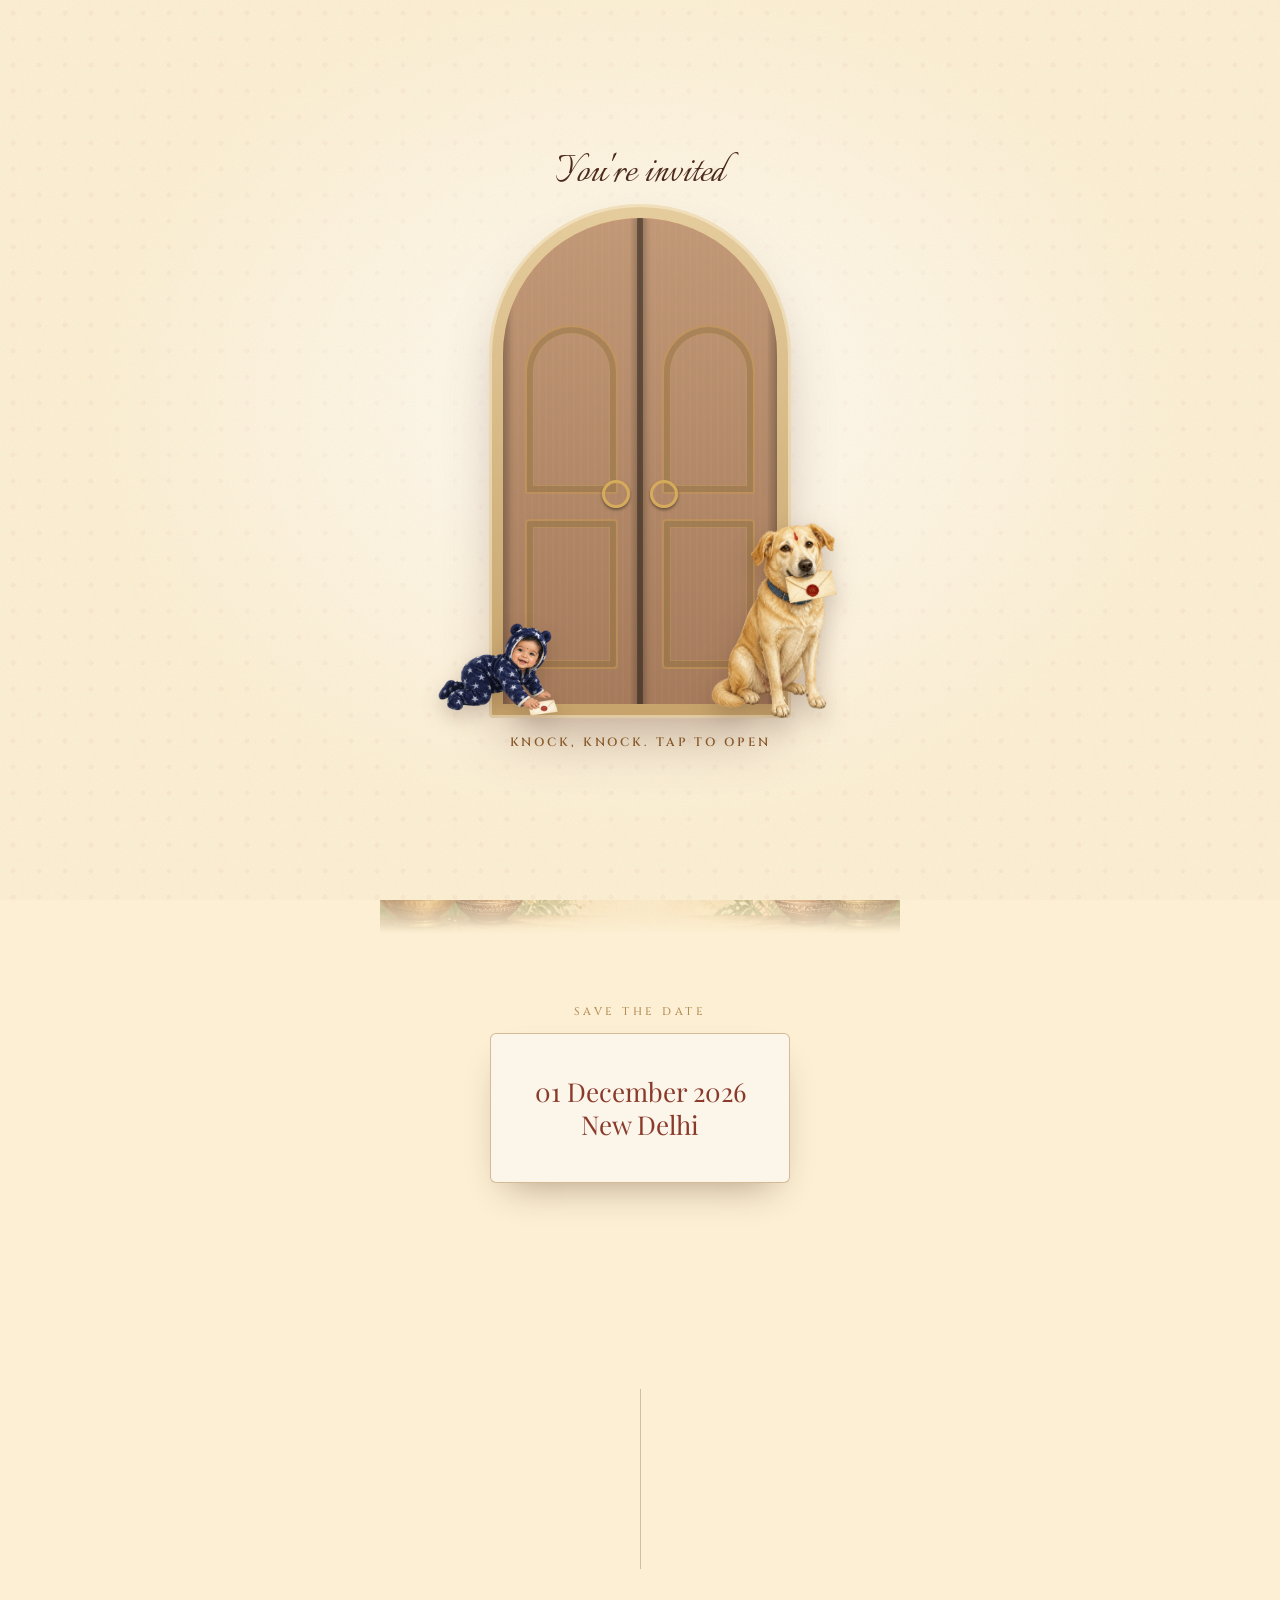
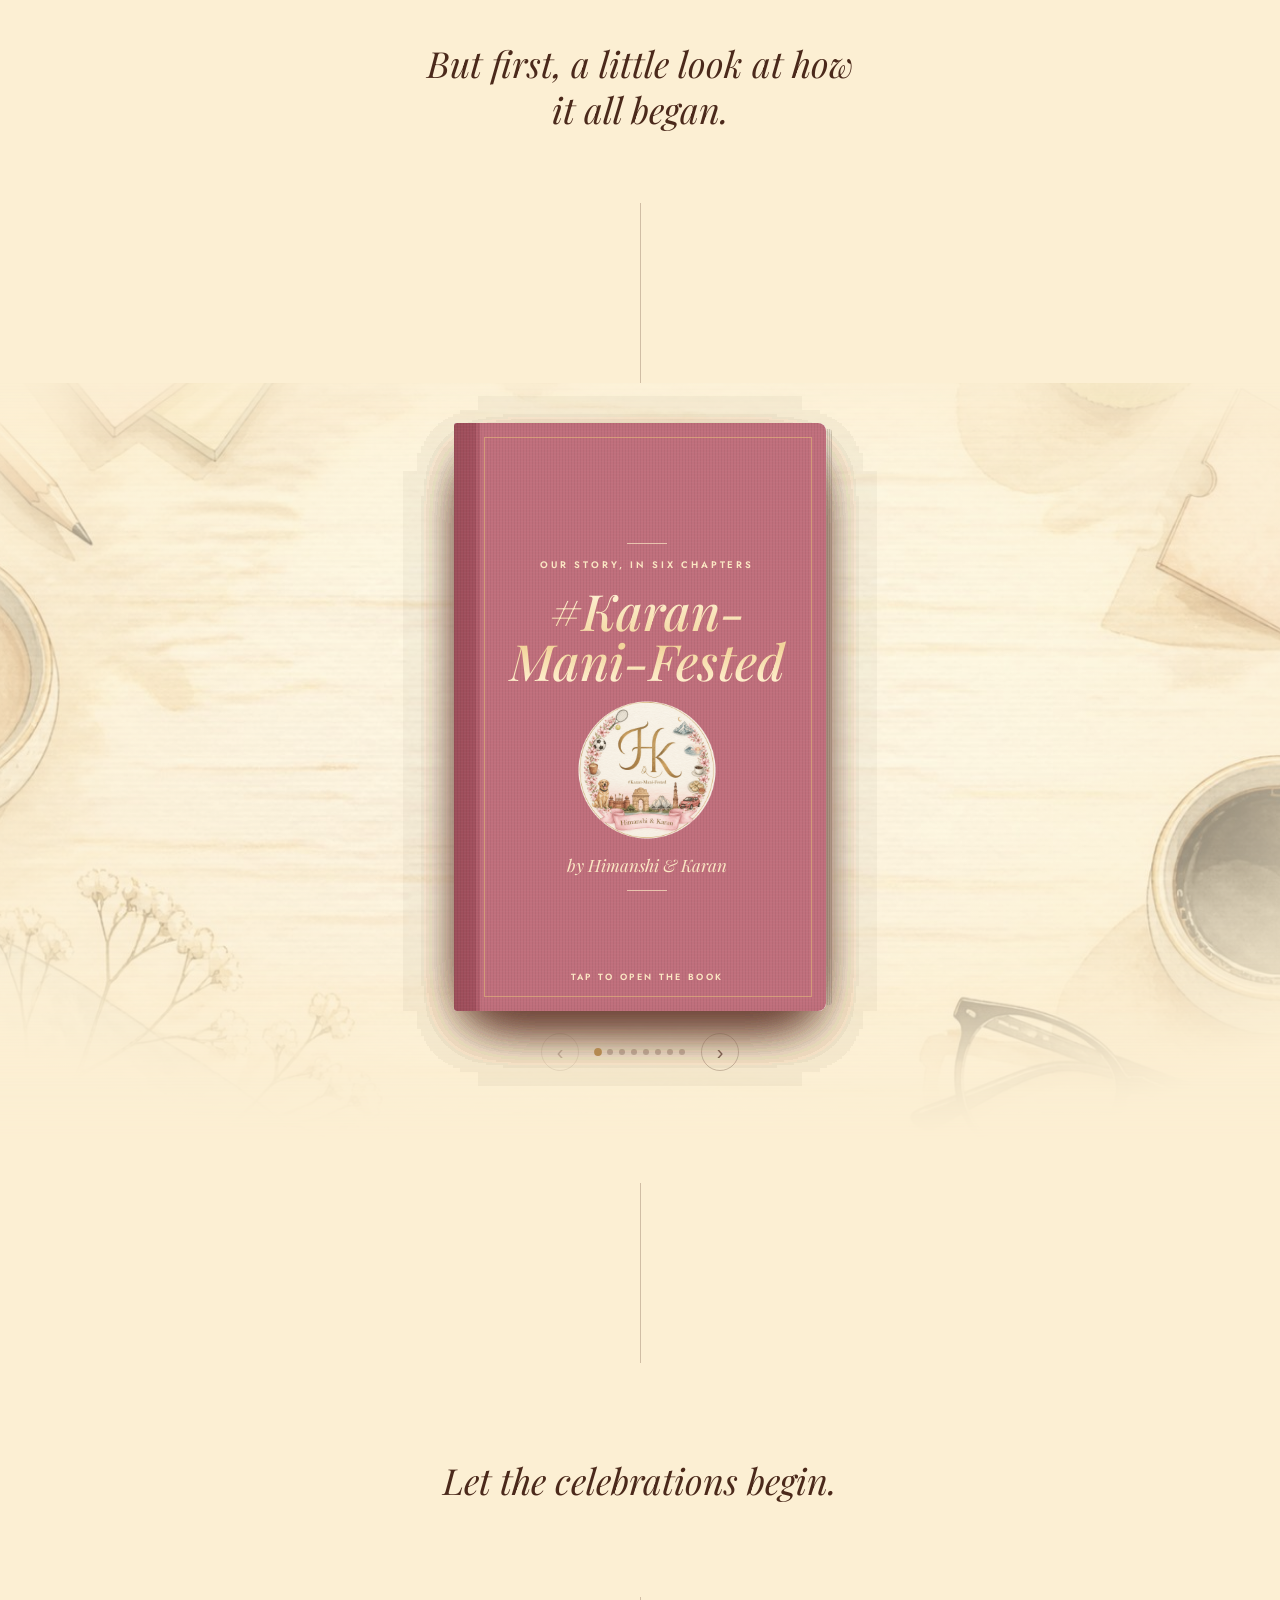
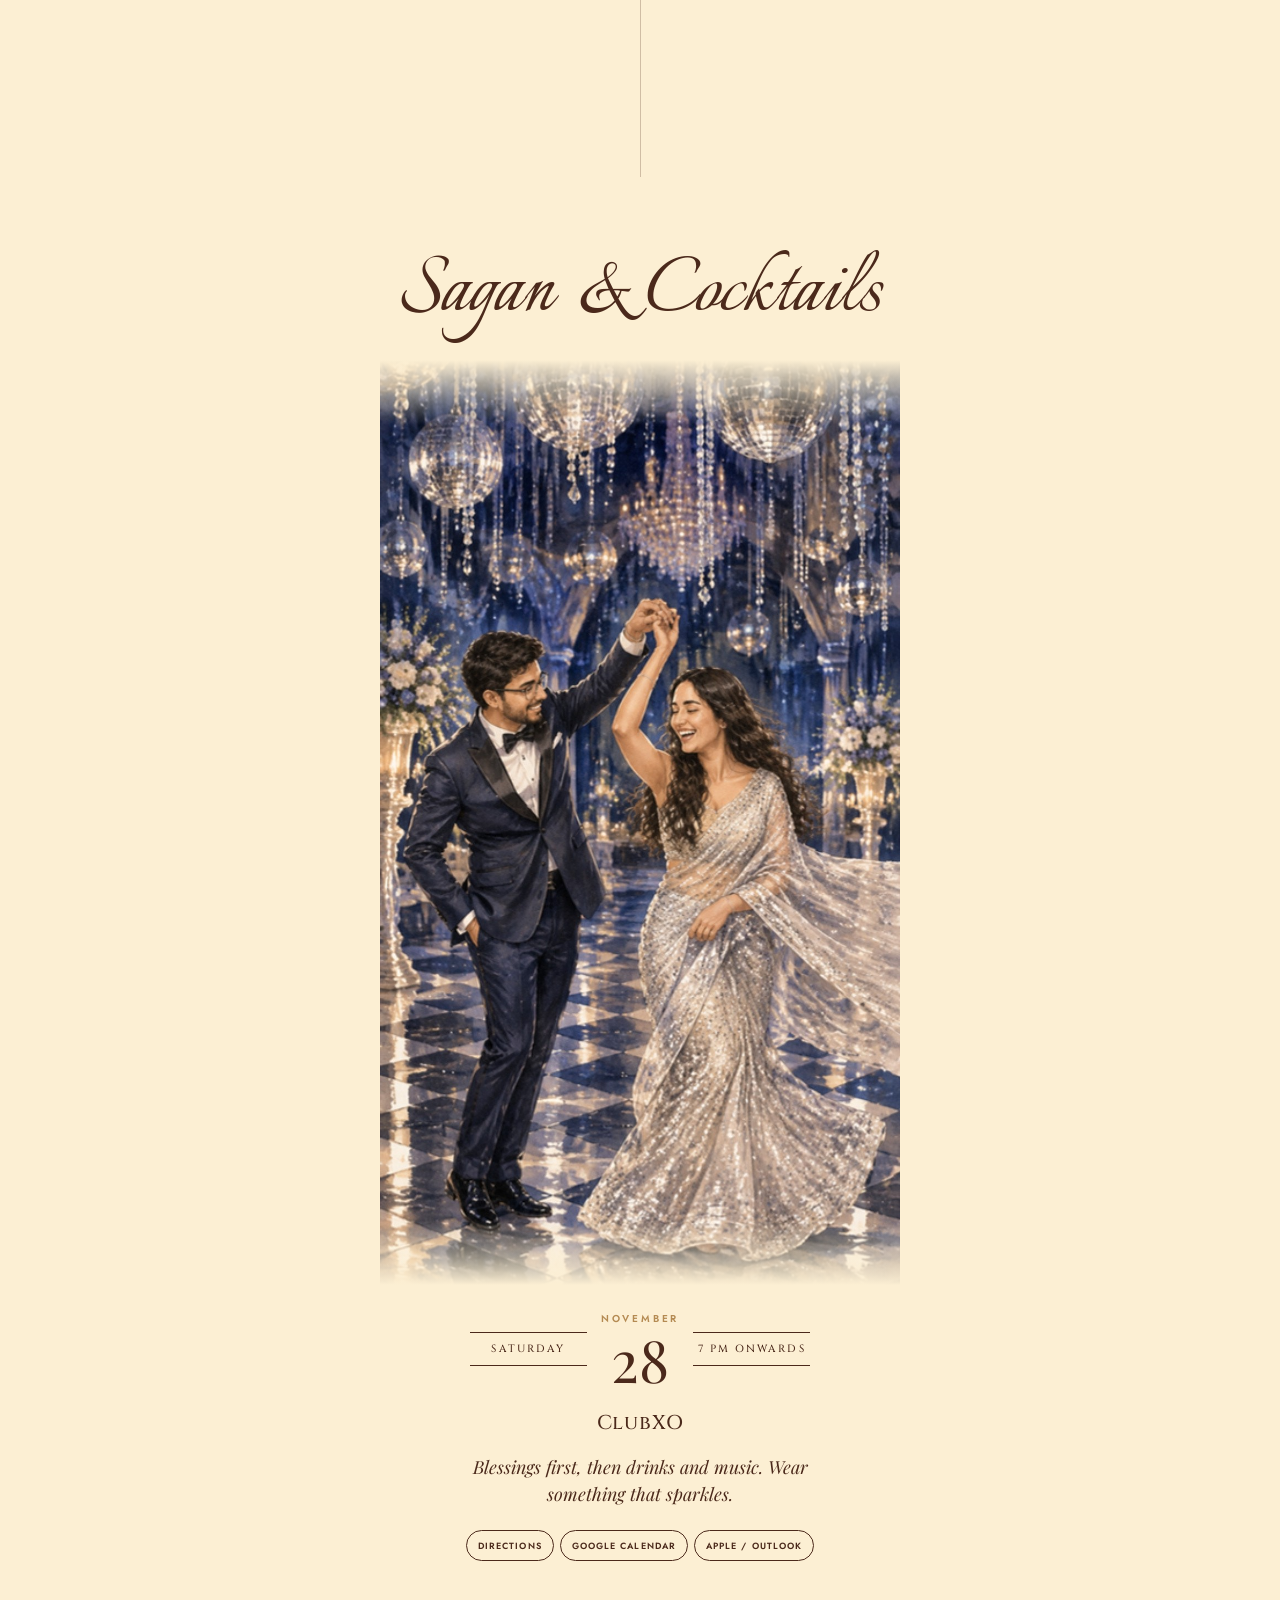
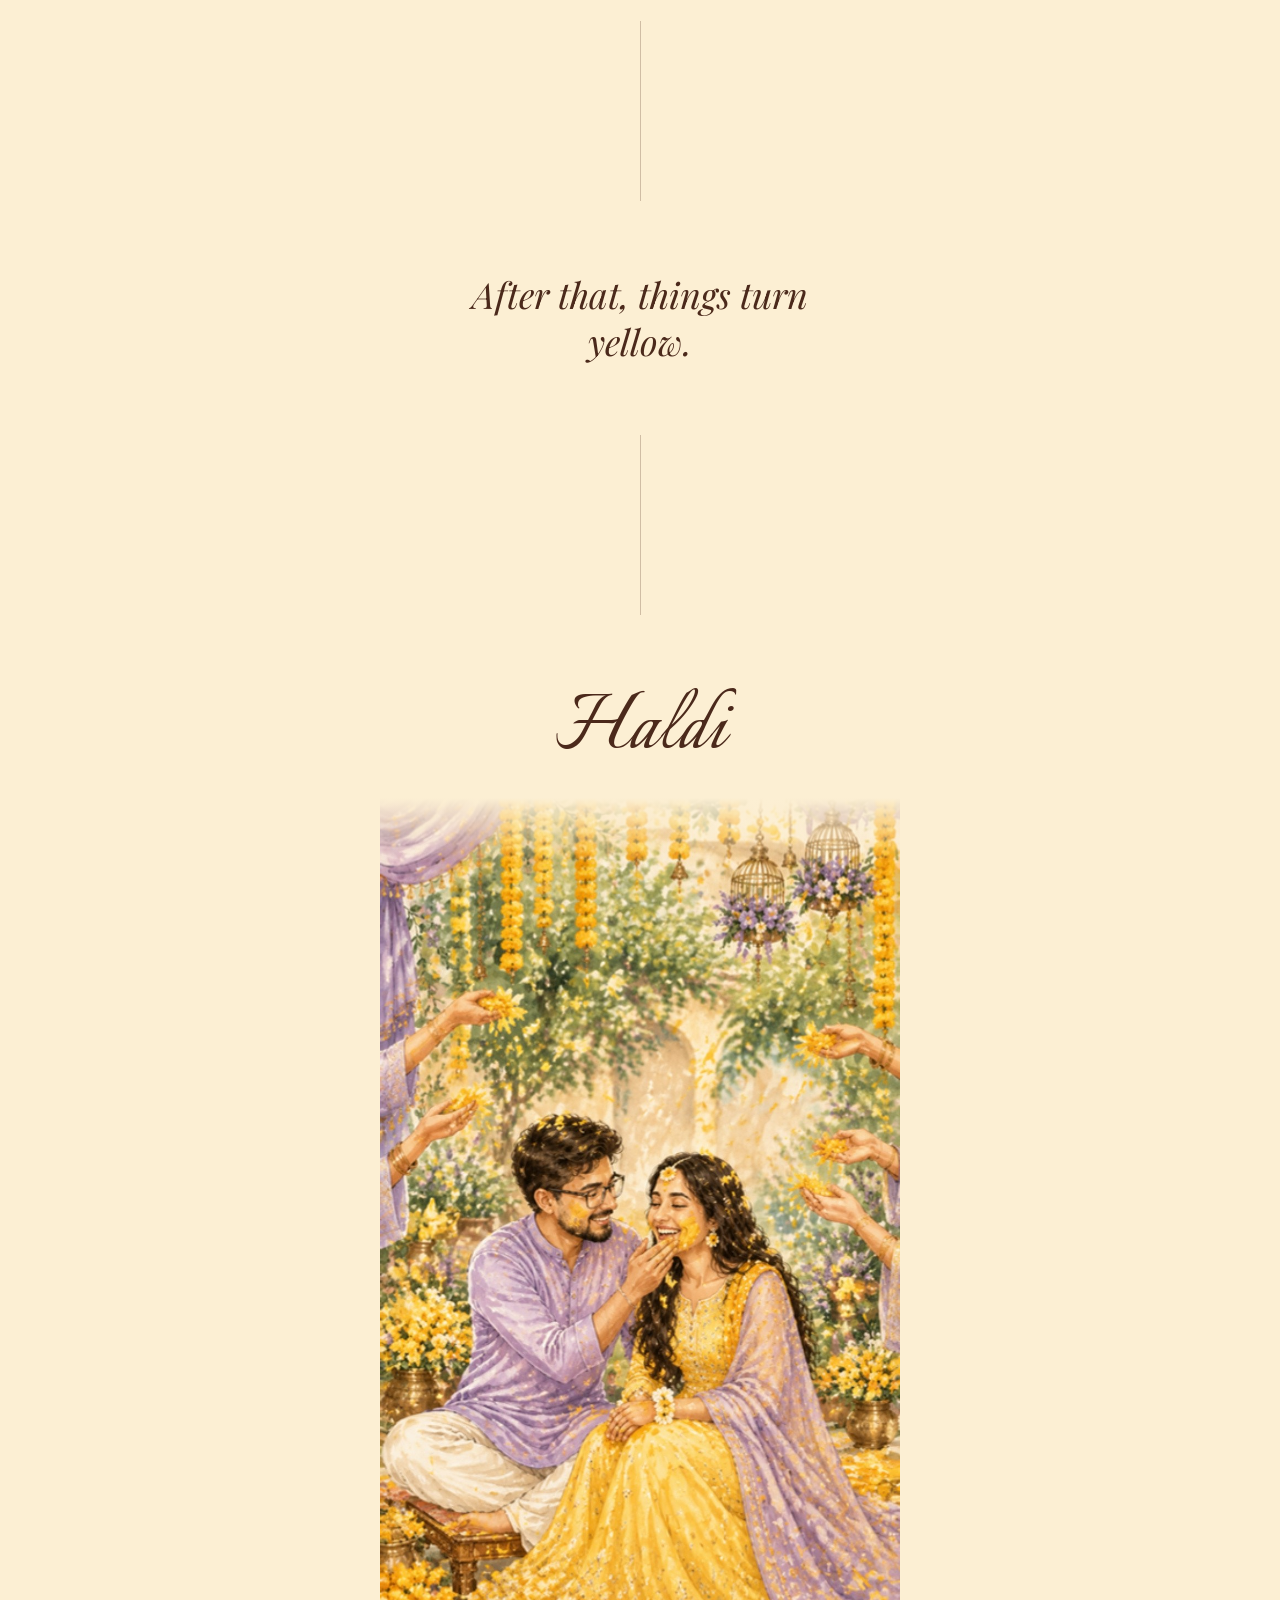
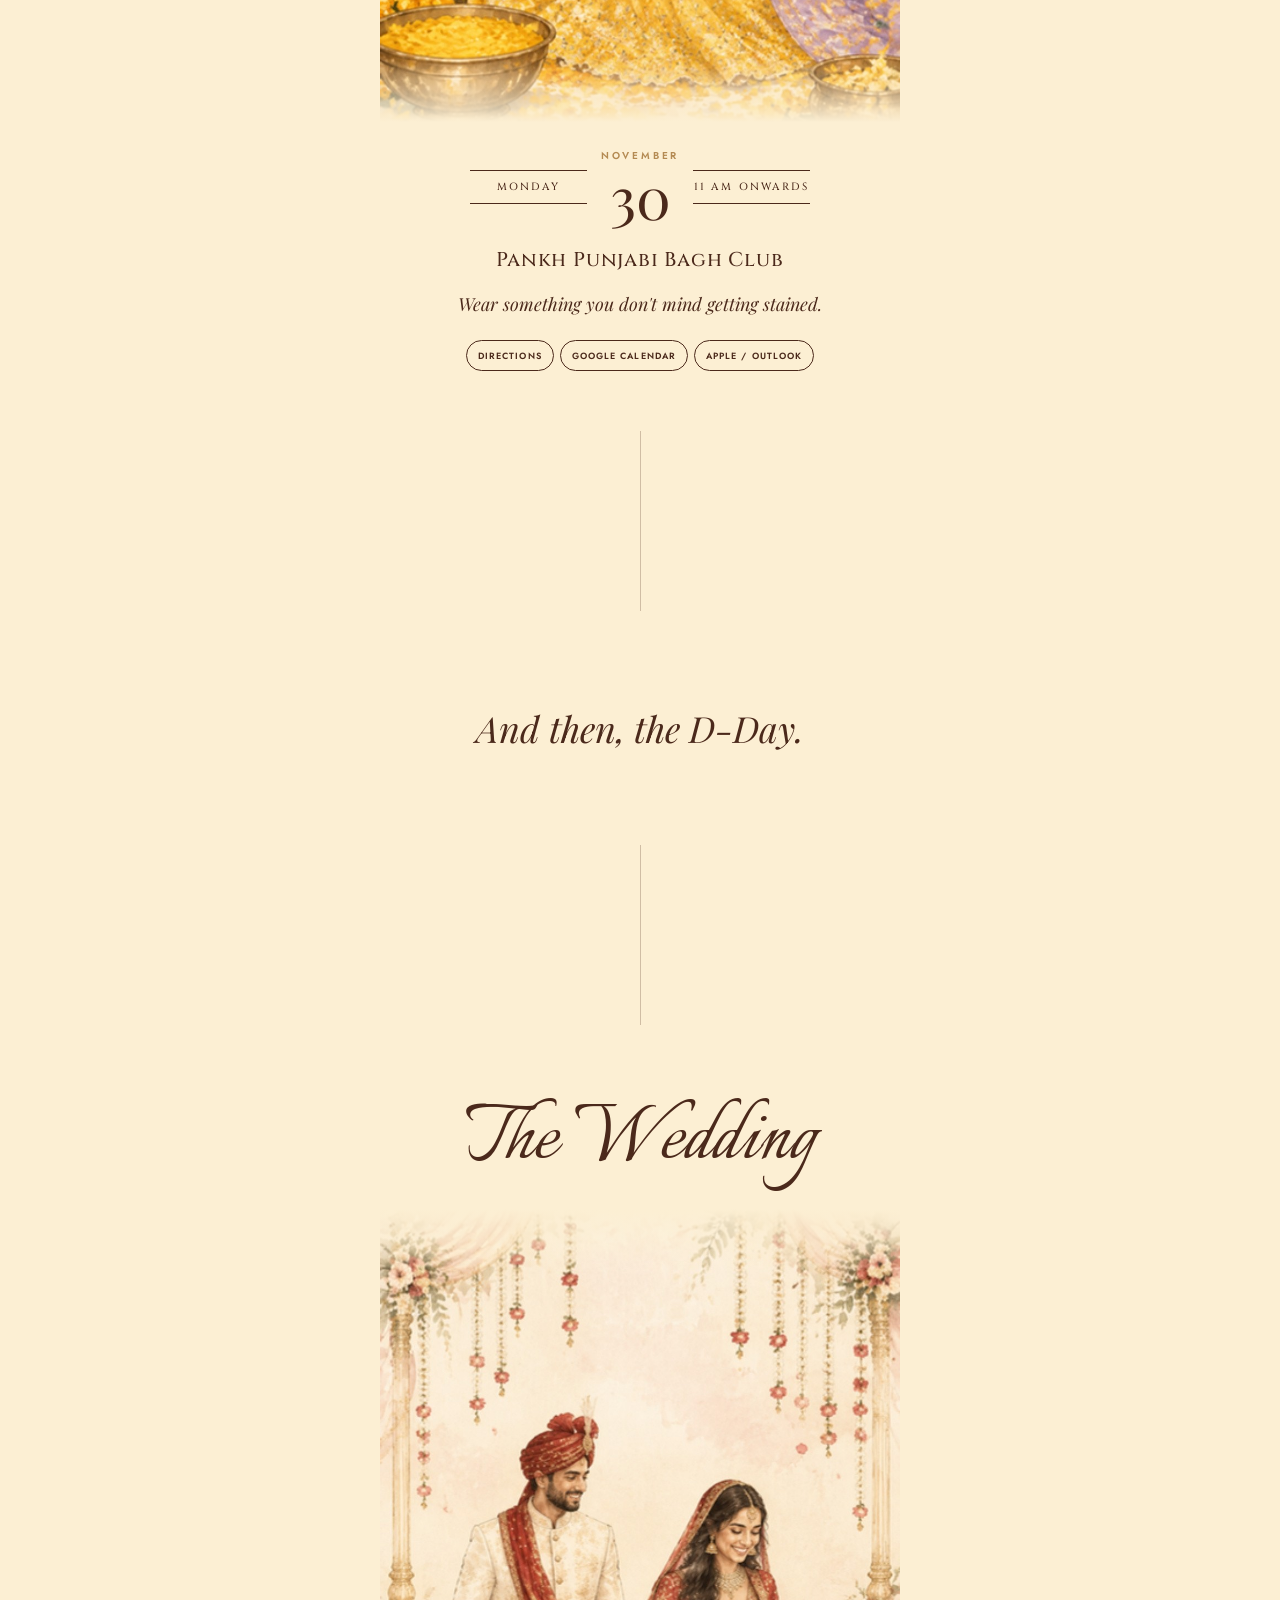
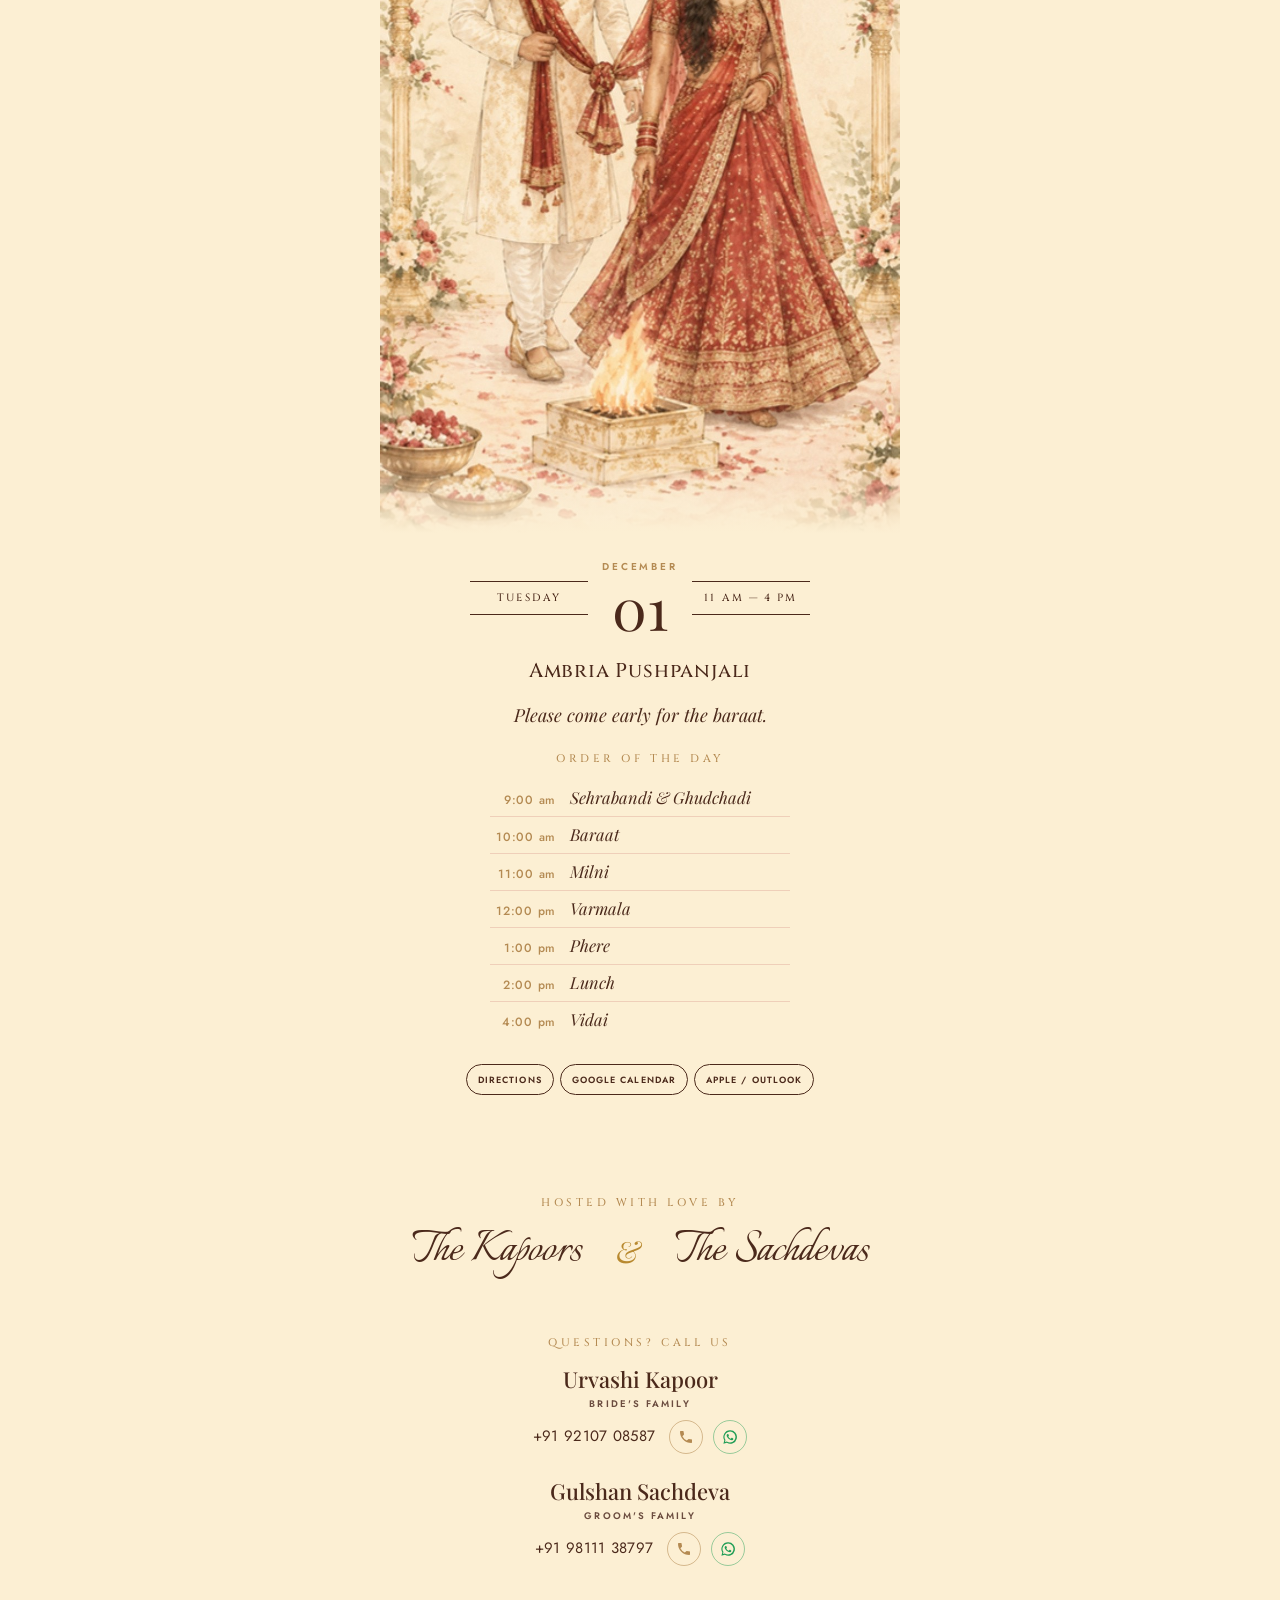
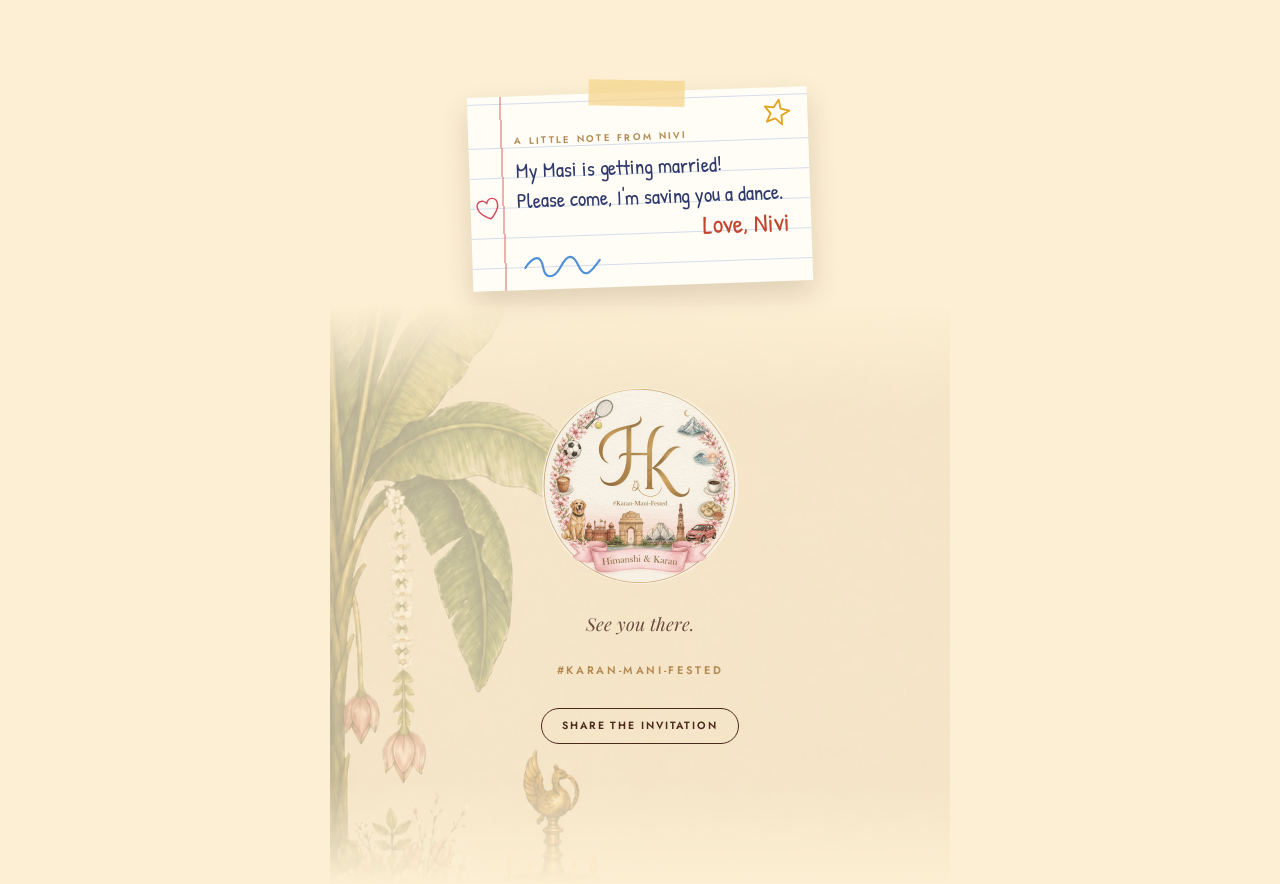
==== commit abda566f: "Groom Wedding-only invite: leave out the storybook Co-Authored-By: Claude Opus 5.5 <noreply@anthropi" ====
--- a/index.html
+++ b/index.html
@@ -26,8 +26,8 @@
   <link rel="preconnect" href="https://fonts.googleapis.com">
   <link rel="preconnect" href="https://fonts.gstatic.com" crossorigin>
   <link href="https://fonts.googleapis.com/css2?family=Cinzel:wght@400;500;600&family=Italianno&family=Jost:wght@300;400;500;600&family=Noto+Serif+Devanagari:wght@500&family=Noto+Serif+Gurmukhi:wght@500&family=Patrick+Hand&family=Playfair+Display:ital,wght@0,400;0,500;1,400;1,500&display=swap" rel="stylesheet">
-  <link rel="stylesheet" href="css/main.css?v=35">
-  <script src="js/content.js?v=35"></script>
+  <link rel="stylesheet" href="css/main.css?v=37">
+  <script src="js/content.js?v=37"></script>
 </head>
 <body class="locked">
 
@@ -143,6 +143,6 @@
     <span></span><span></span><span></span><span></span>
   </button>
 
-  <script src="js/page.js?v=35"></script>
+  <script src="js/page.js?v=37"></script>
 </body>
 </html>
--- a/css/main.css
+++ b/css/main.css
@@ -523,6 +523,8 @@
 .door-kids { display: none; position: absolute; z-index: 3; bottom: -4px; pointer-events: none; filter: drop-shadow(0 8px 10px rgba(75, 41, 27, .22)); transform-origin: 50% 100%; }
 .groom-side .door-ivy, .groom-side .door-nivi, .groom-side .nivi { display: none; }
 .groom-side .door-kids { display: block; }
+/* Wedding-only invites skip the storybook */
+.no-story #story, .no-story [data-k-passage="toStory"] { display: none; }
 .door-kids-r { right: -20%; width: 44%; animation: ivy-wag 3.2s ease-in-out infinite; }
 .door-babies { left: -26%; width: 56%; animation: nivi-crawl 3.2s ease-in-out infinite; }
 body.door-open .door-kids-r { animation: ivy-step .9s ease forwards; }
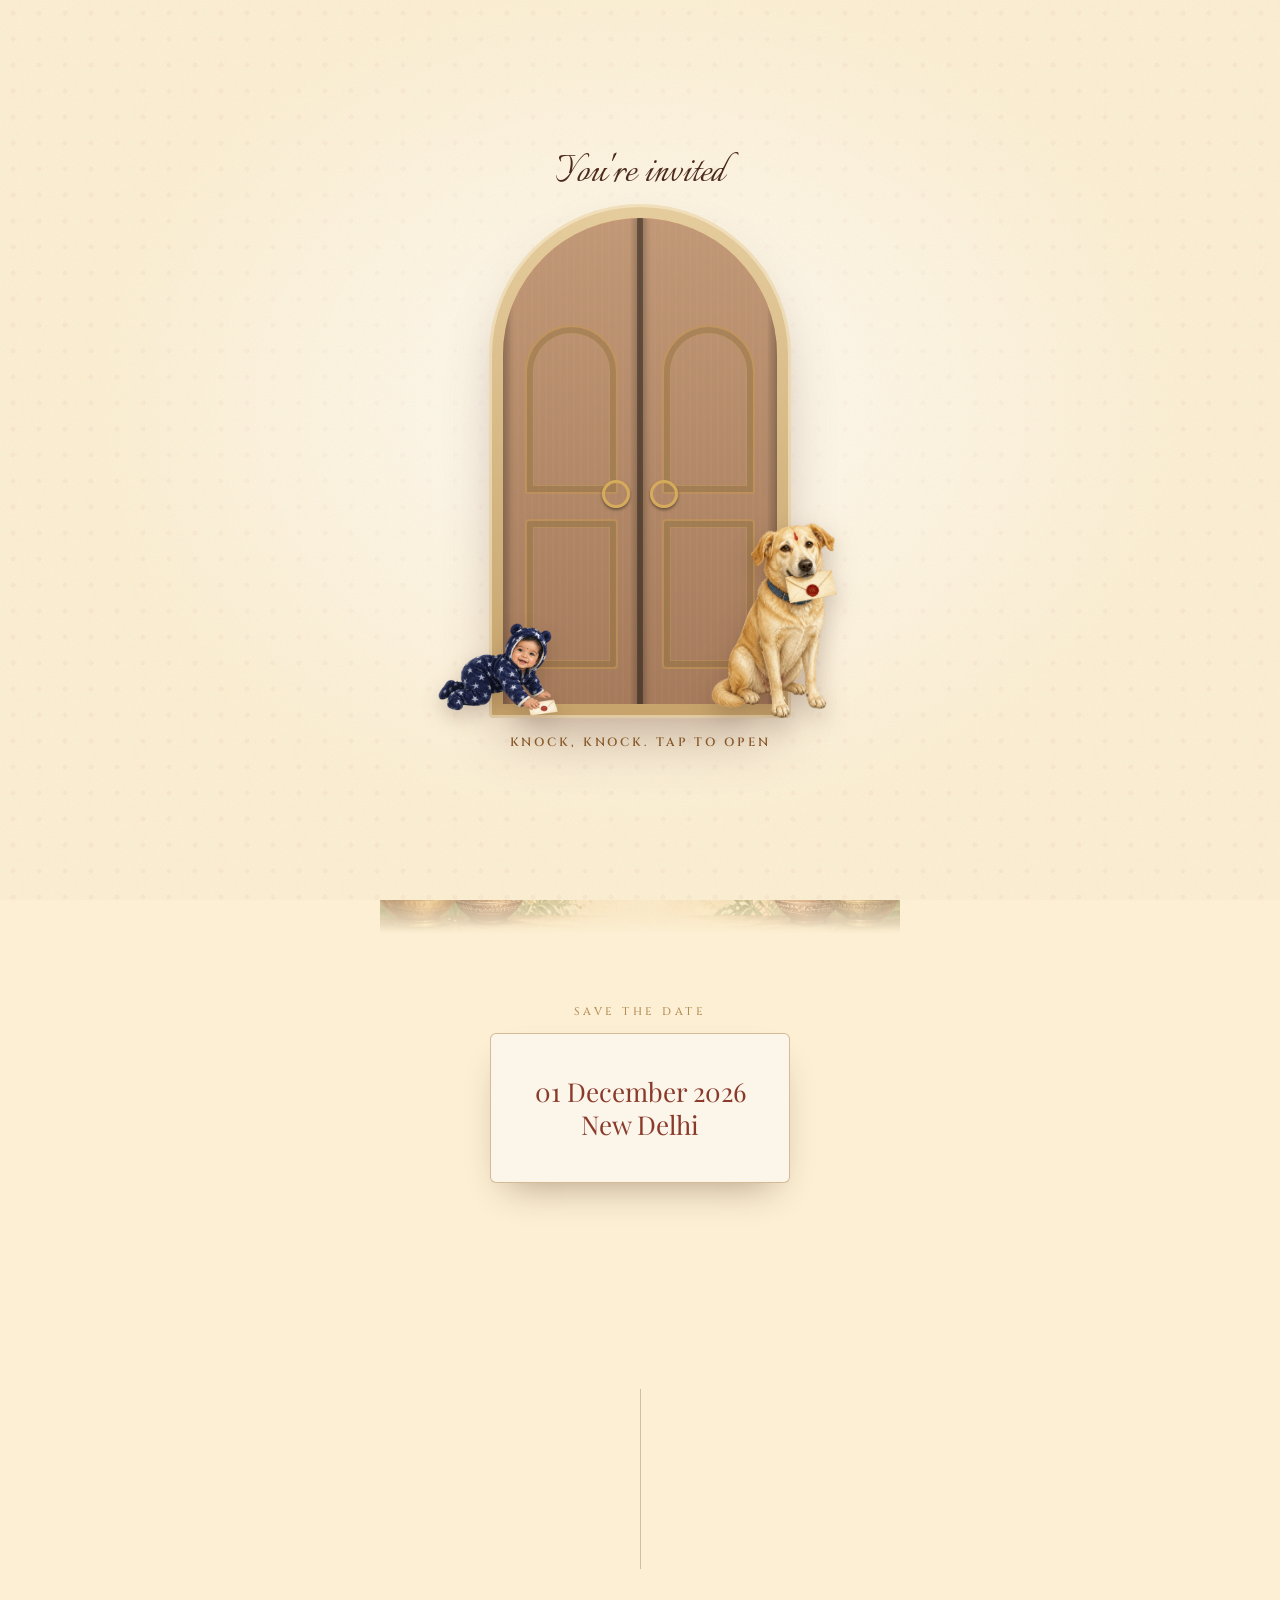
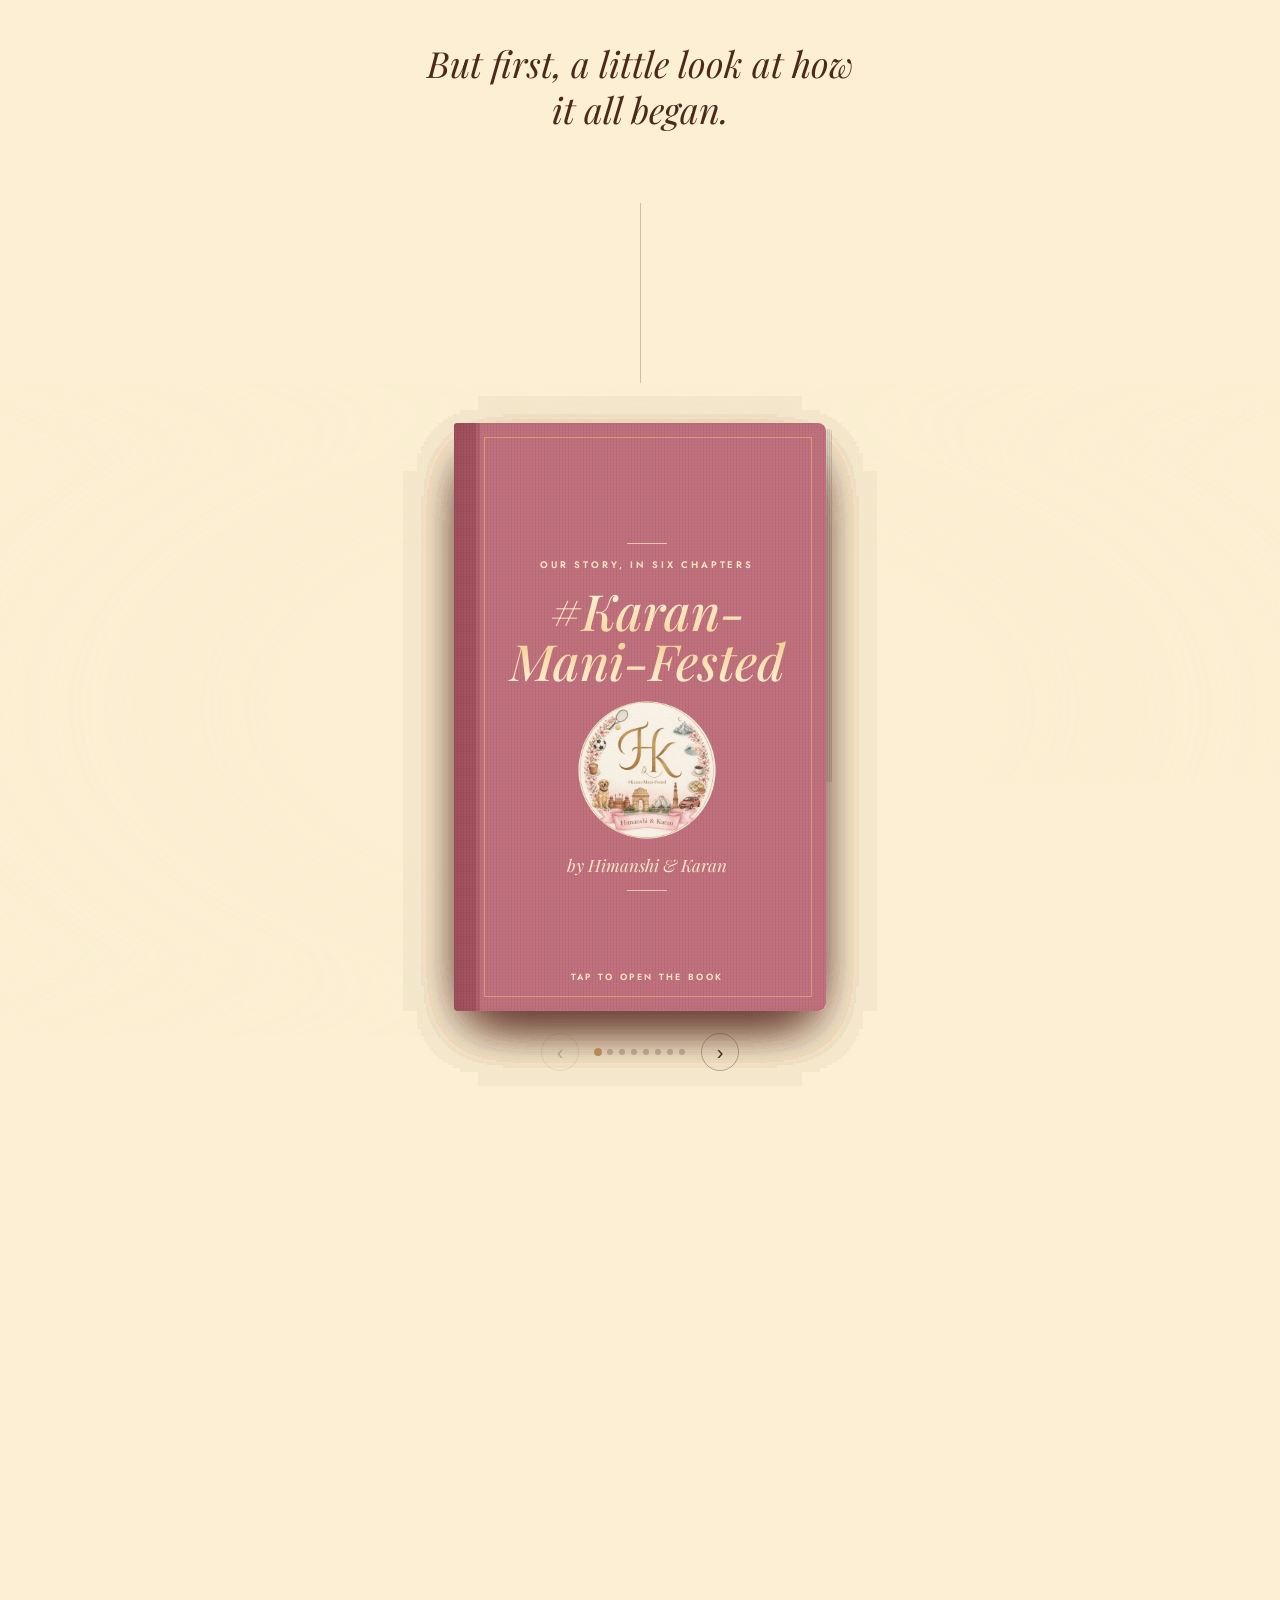
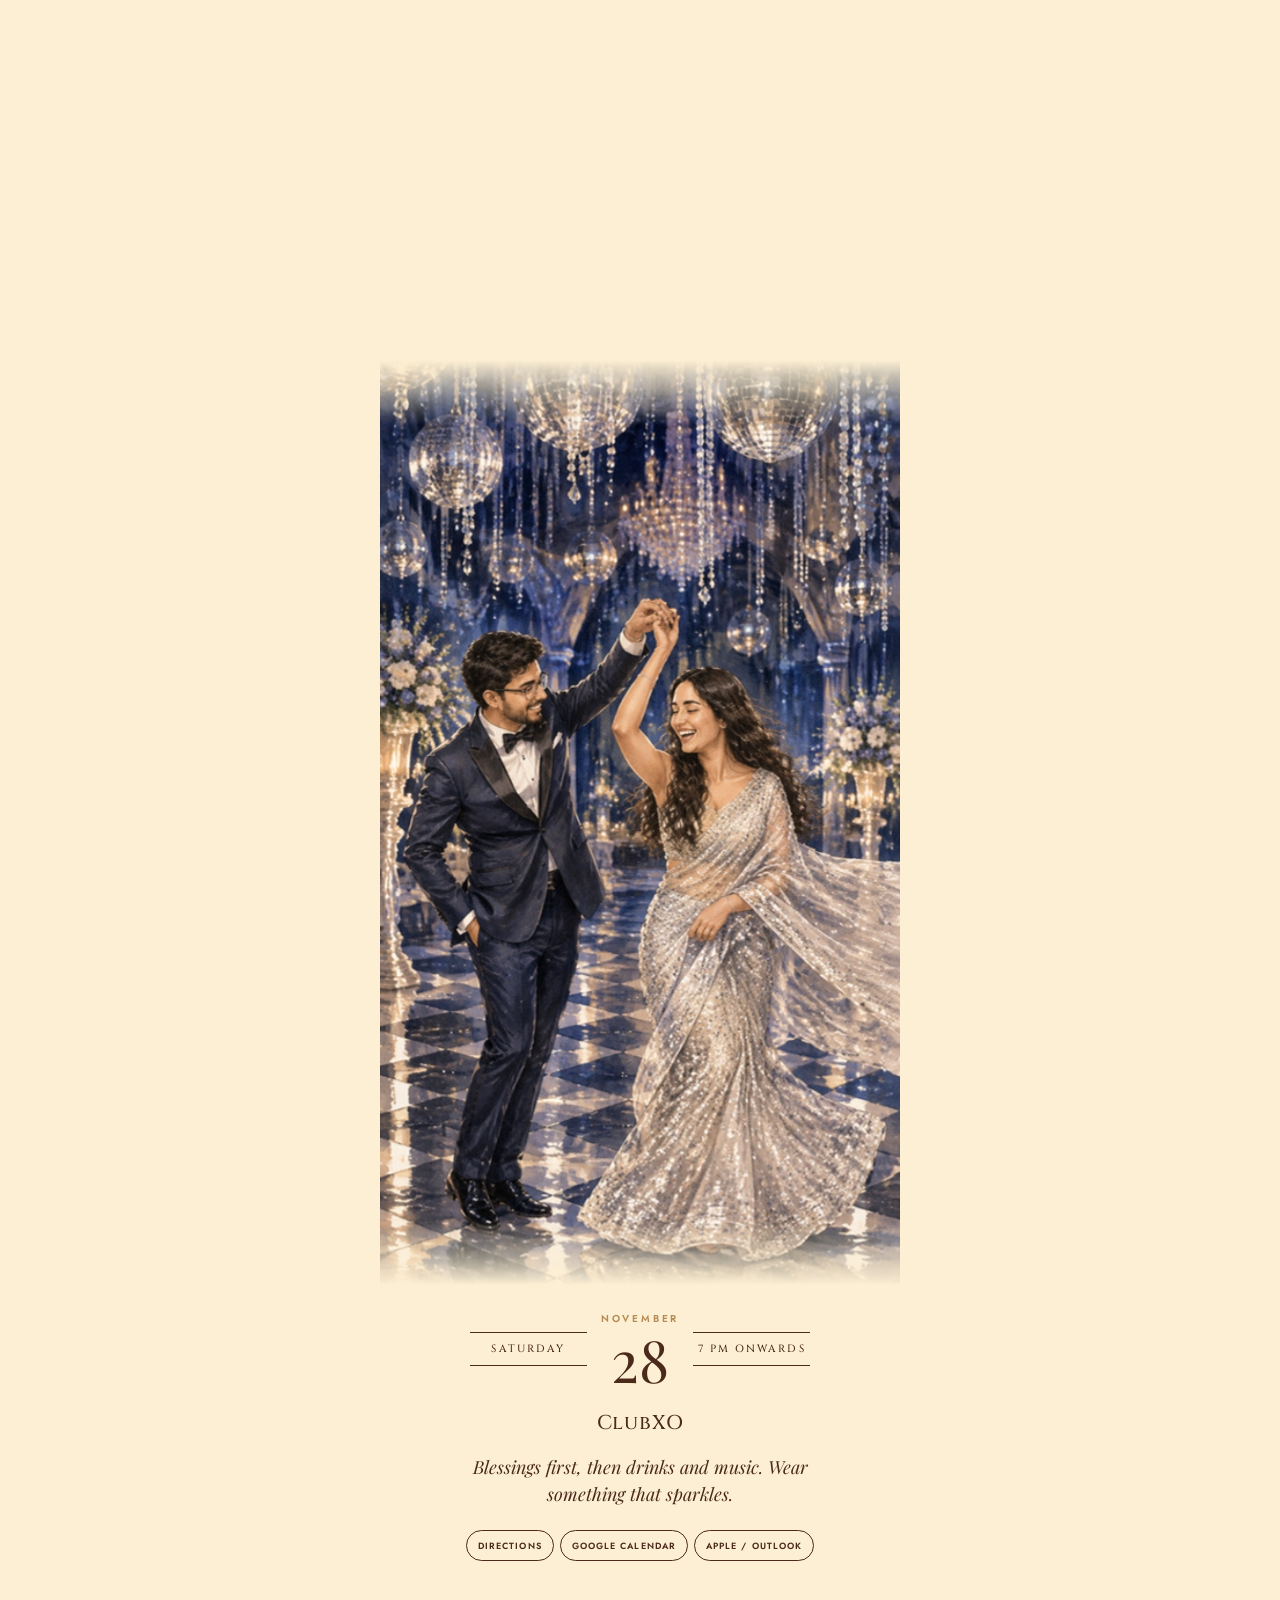
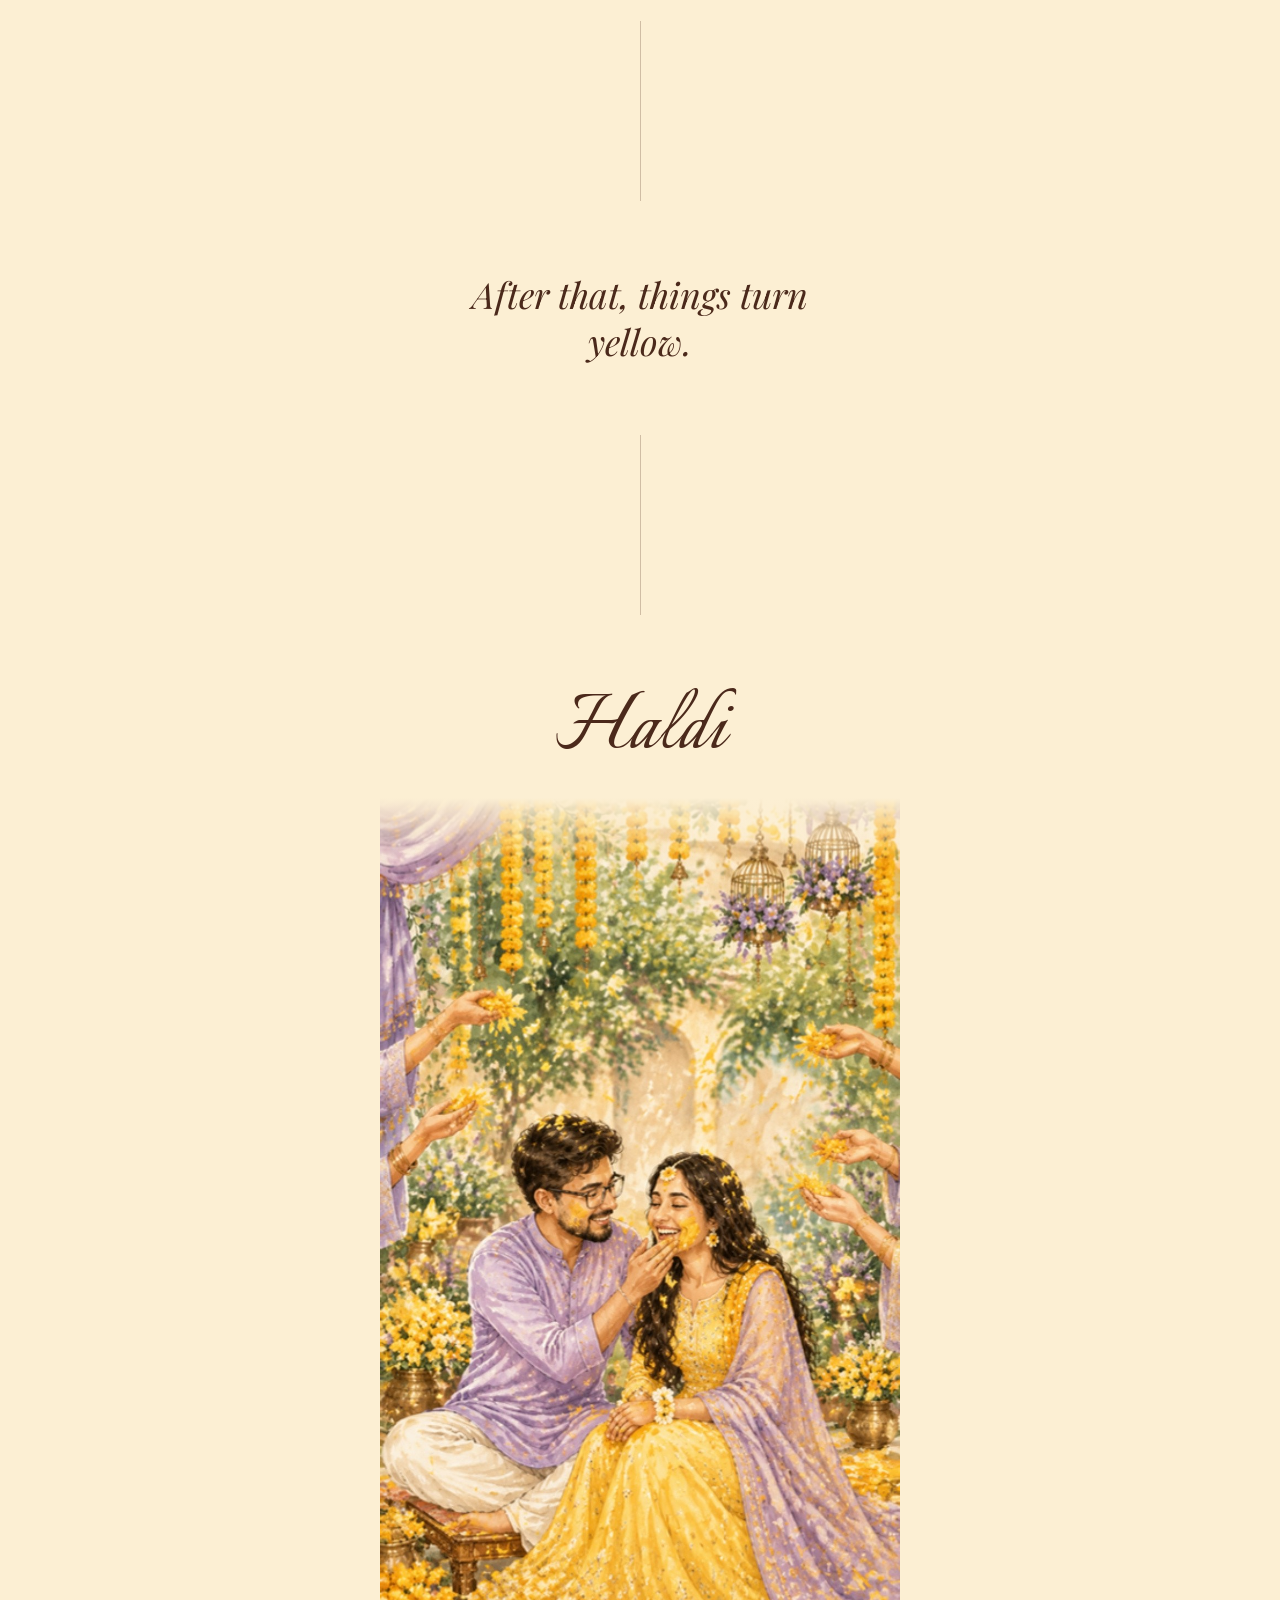
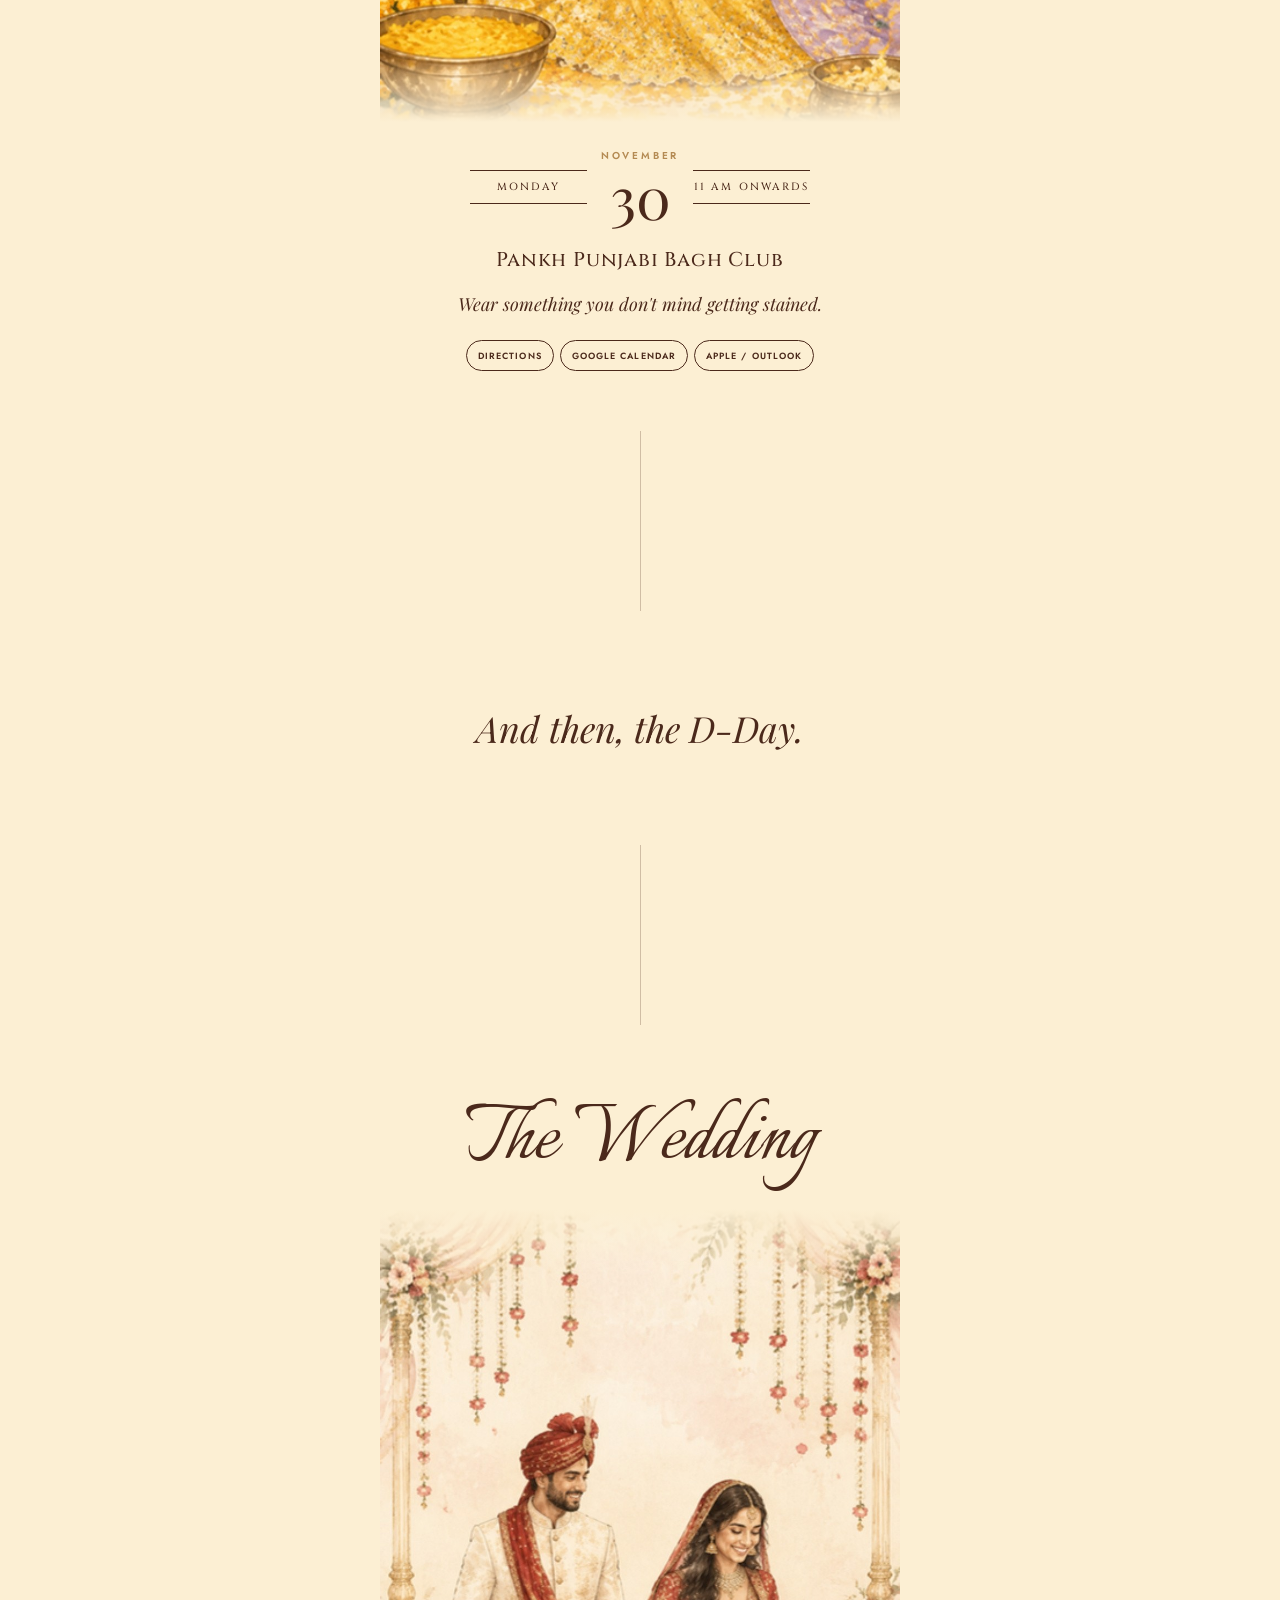
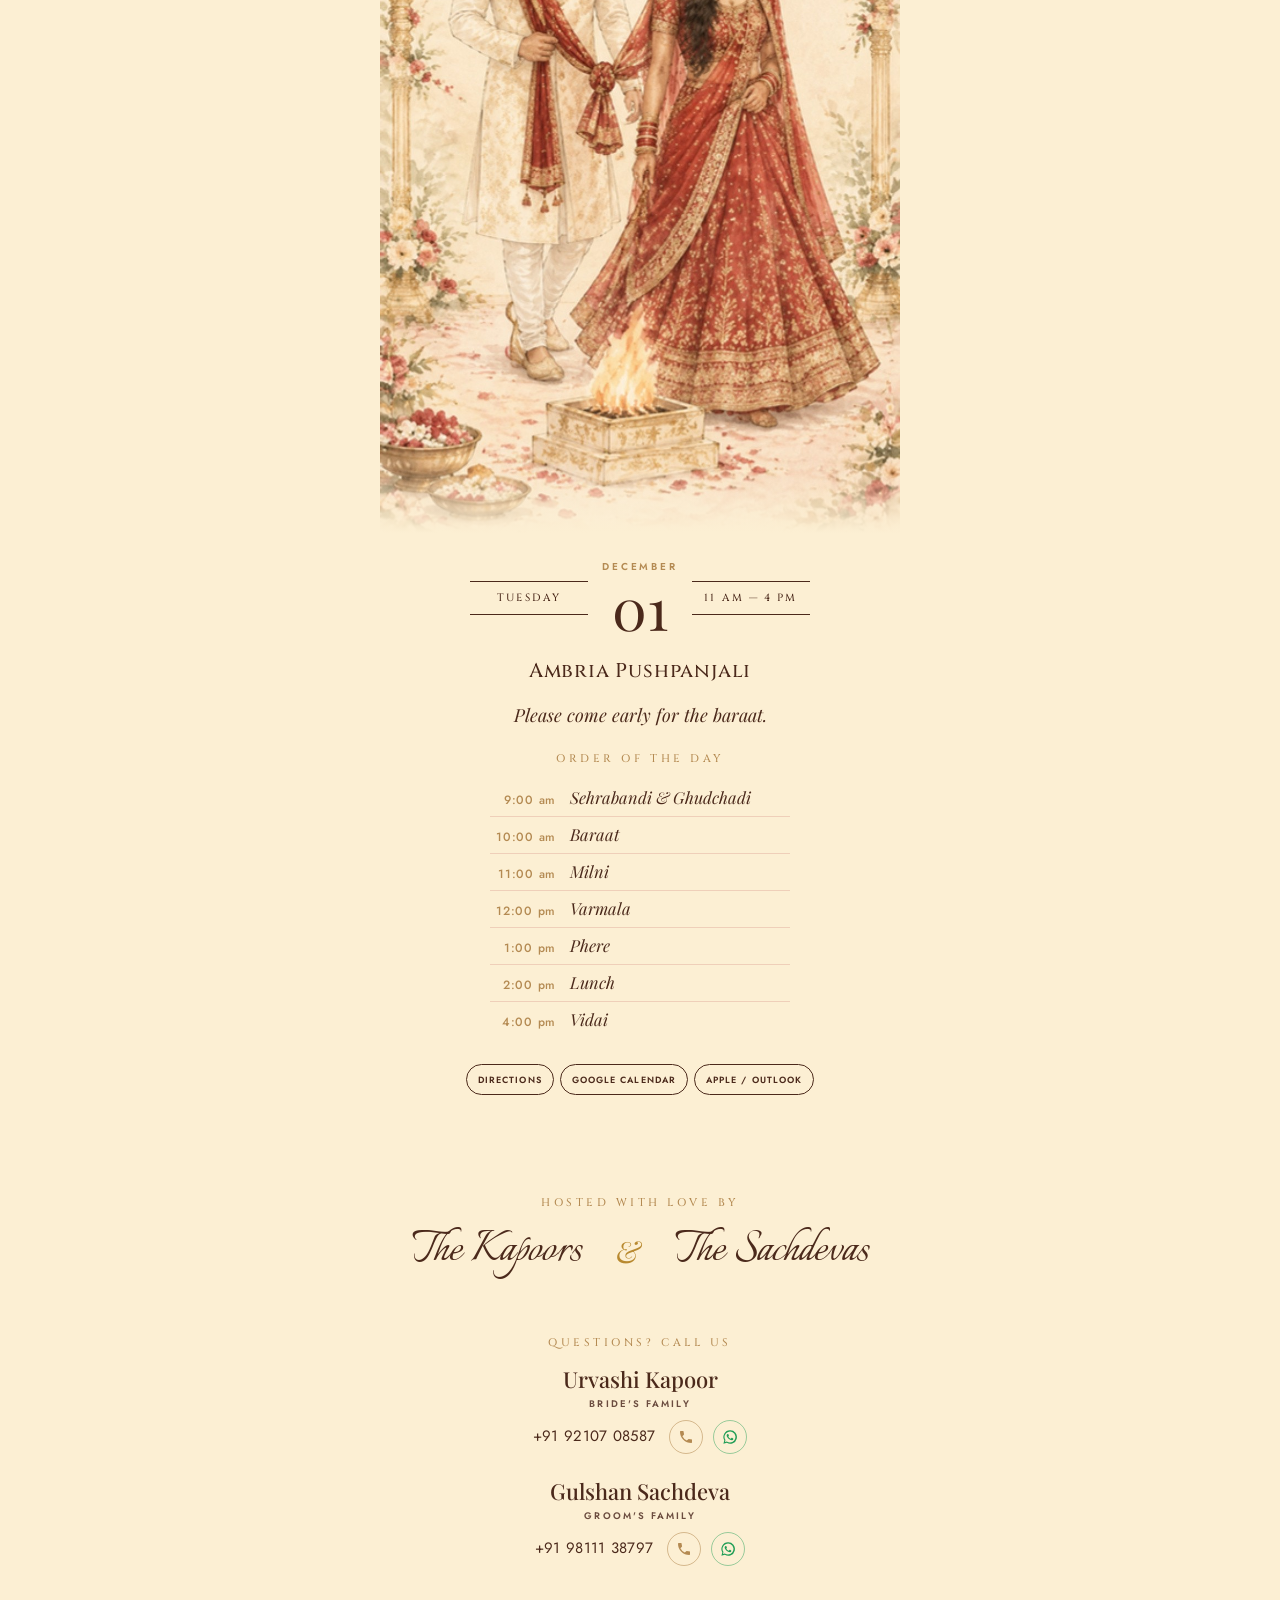
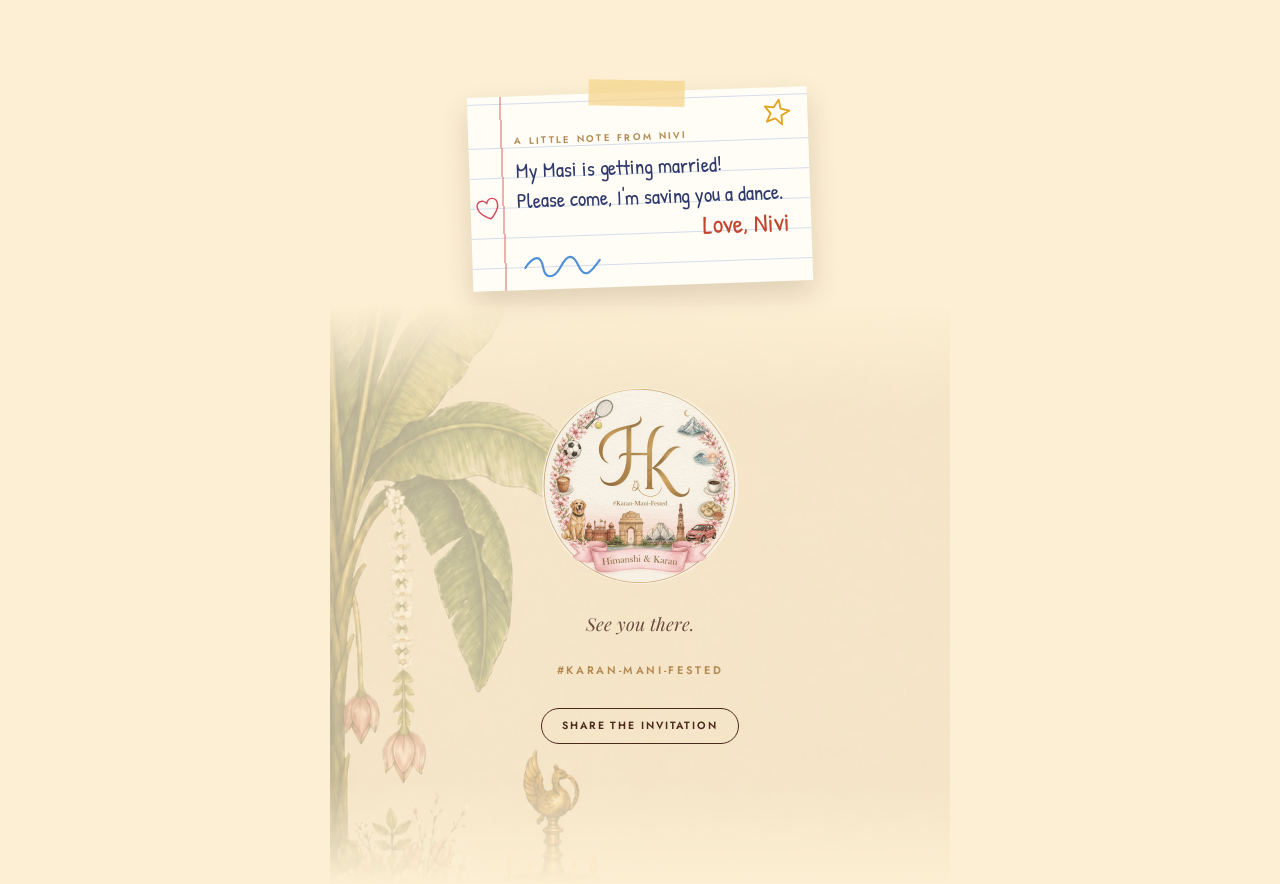
==== commit dcda6d3b: "Use the new chapters 1-3 on the bride-side invites too Co-Authored-By: Claude Opus 5.5 <noreply@anth" ====
--- a/index.html
+++ b/index.html
@@ -26,8 +26,8 @@
   <link rel="preconnect" href="https://fonts.googleapis.com">
   <link rel="preconnect" href="https://fonts.gstatic.com" crossorigin>
   <link href="https://fonts.googleapis.com/css2?family=Cinzel:wght@400;500;600&family=Italianno&family=Jost:wght@300;400;500;600&family=Noto+Serif+Devanagari:wght@500&family=Noto+Serif+Gurmukhi:wght@500&family=Patrick+Hand&family=Playfair+Display:ital,wght@0,400;0,500;1,400;1,500&display=swap" rel="stylesheet">
-  <link rel="stylesheet" href="css/main.css?v=37">
-  <script src="js/content.js?v=37"></script>
+  <link rel="stylesheet" href="css/main.css?v=38">
+  <script src="js/content.js?v=38"></script>
 </head>
 <body class="locked">
 
@@ -143,6 +143,6 @@
     <span></span><span></span><span></span><span></span>
   </button>
 
-  <script src="js/page.js?v=37"></script>
+  <script src="js/page.js?v=38"></script>
 </body>
 </html>
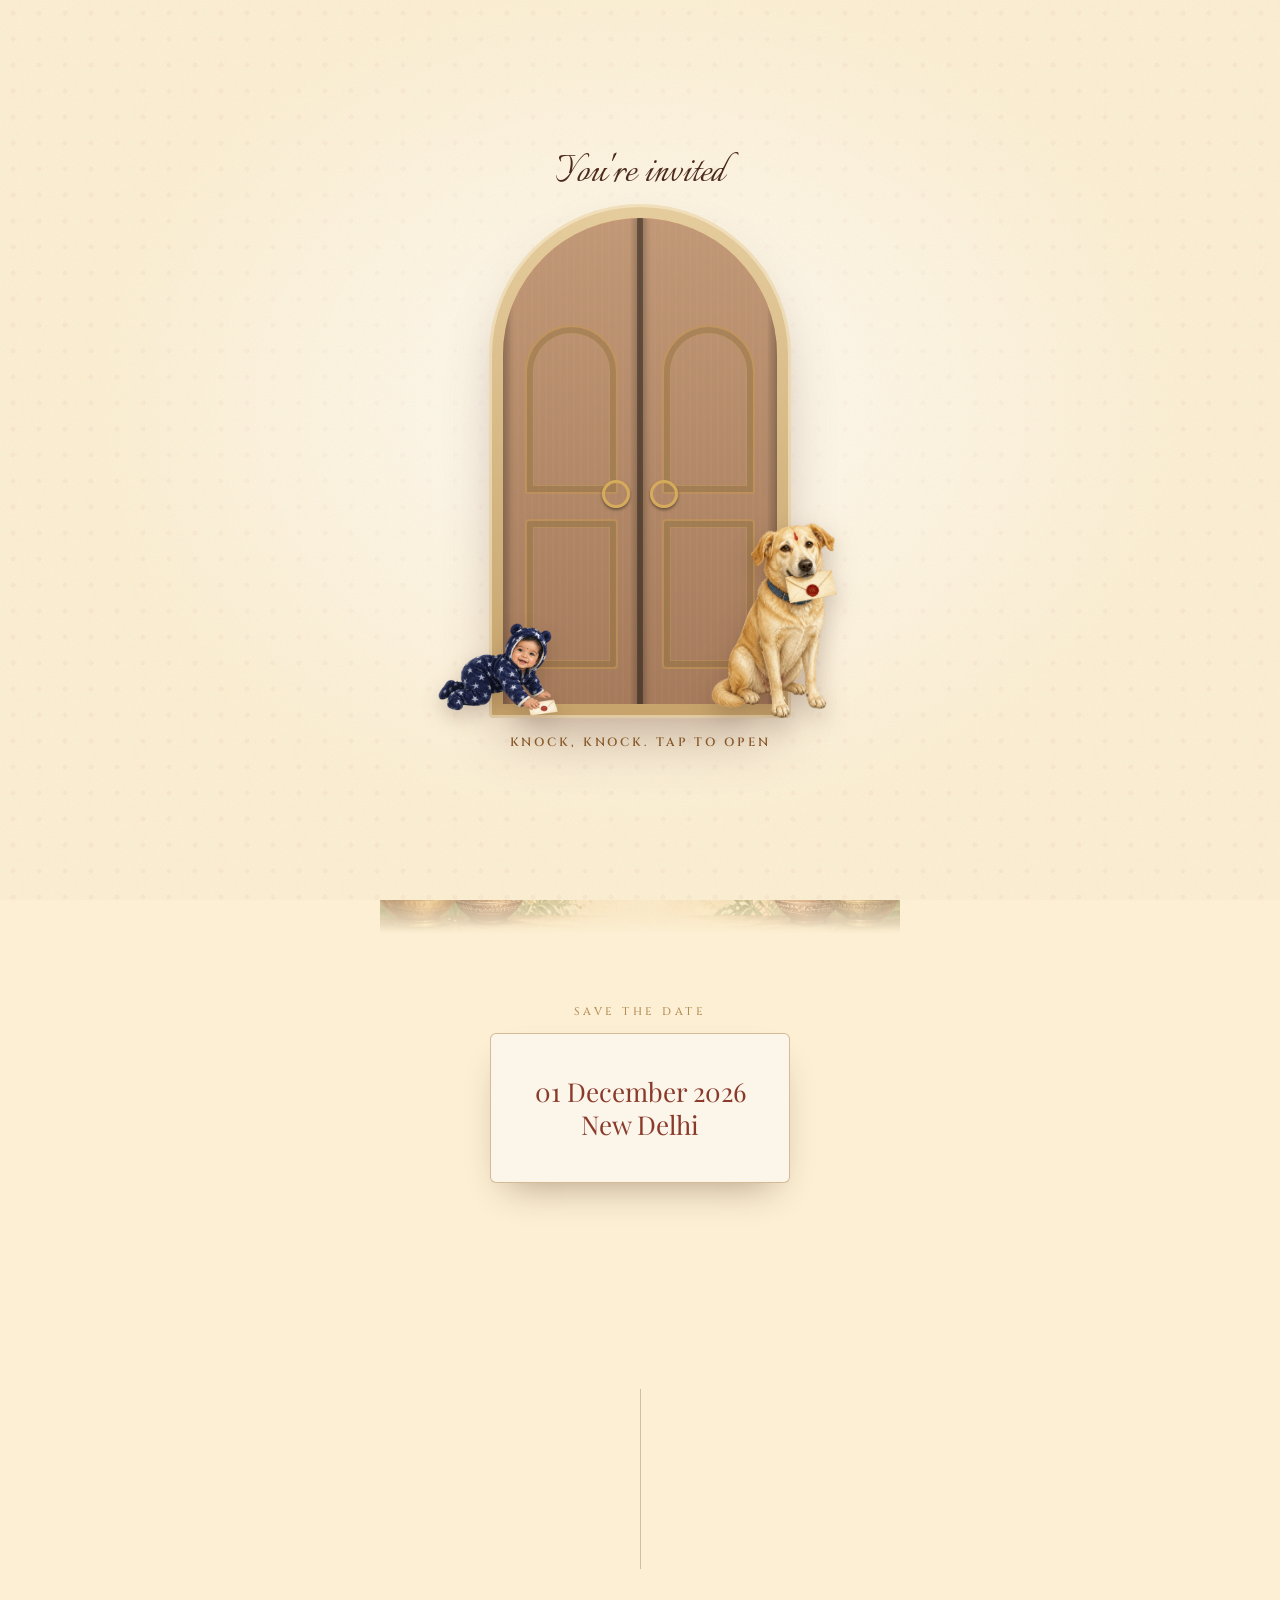
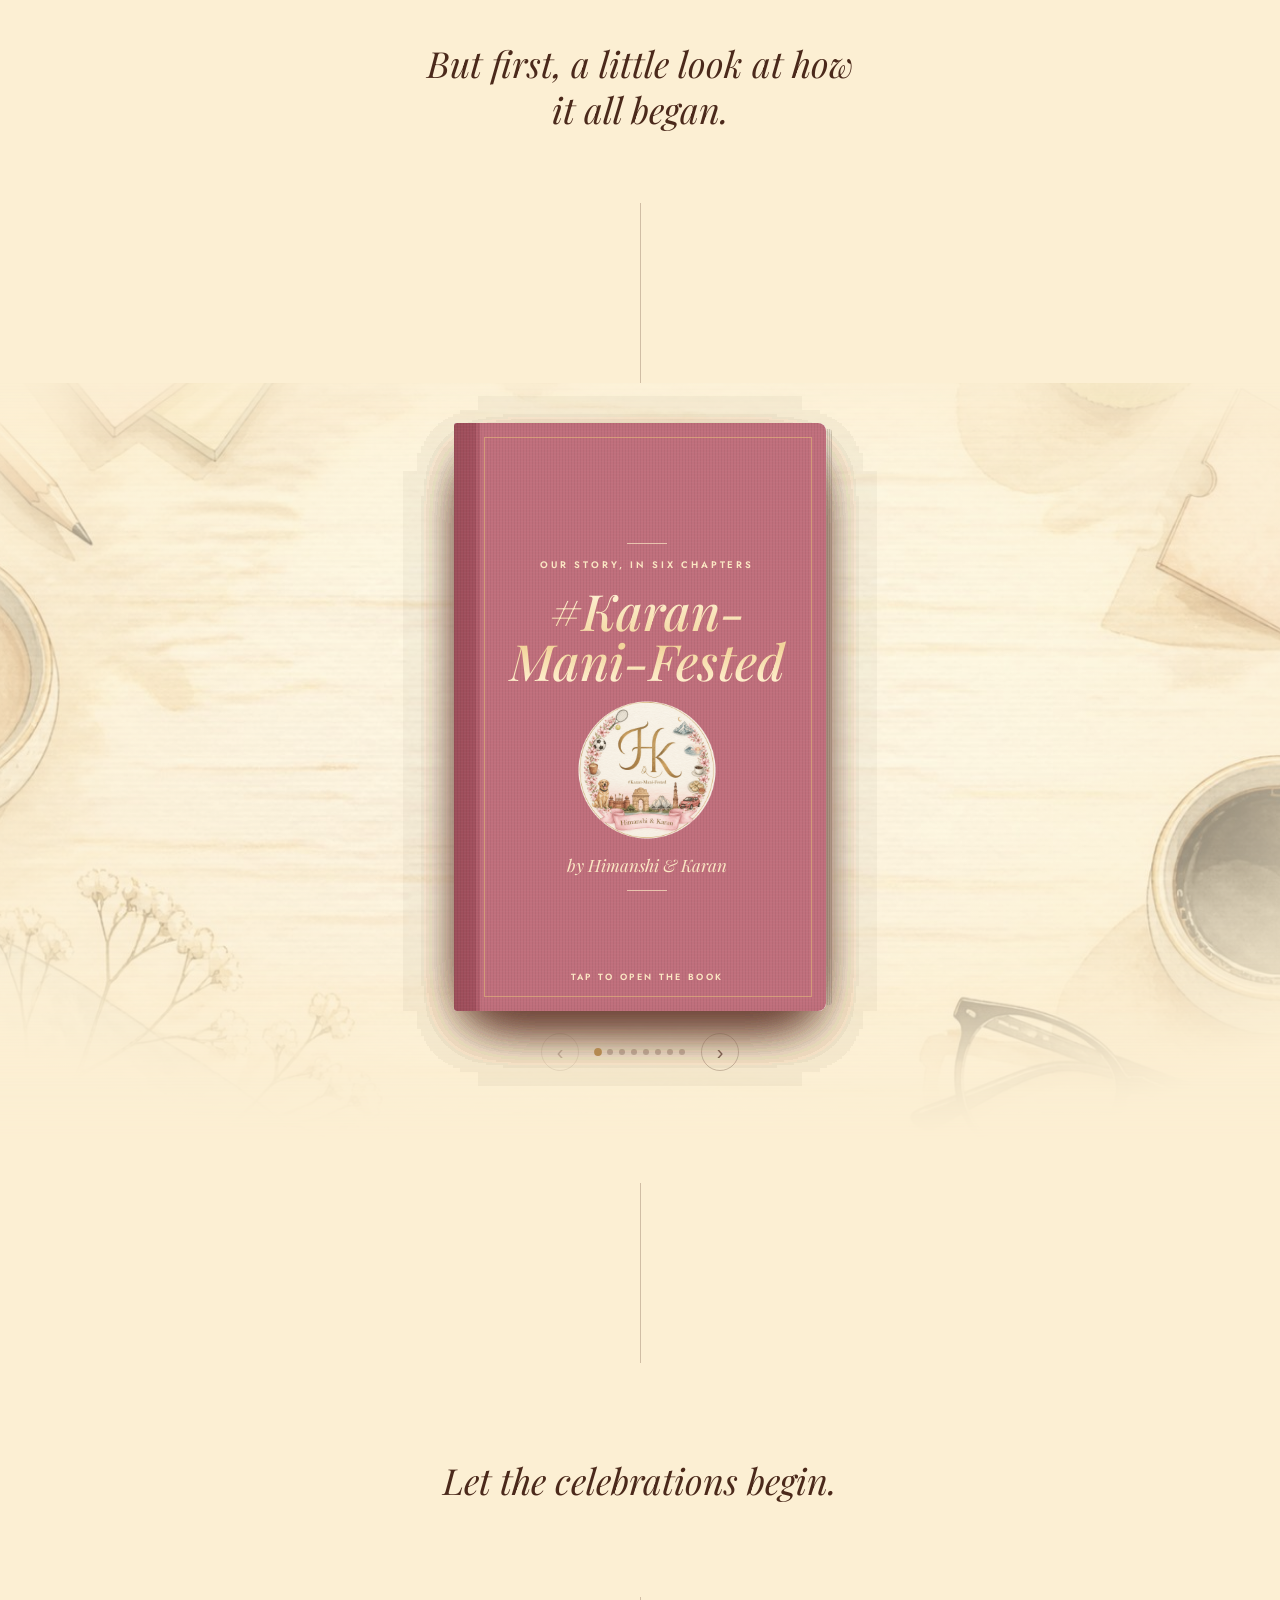
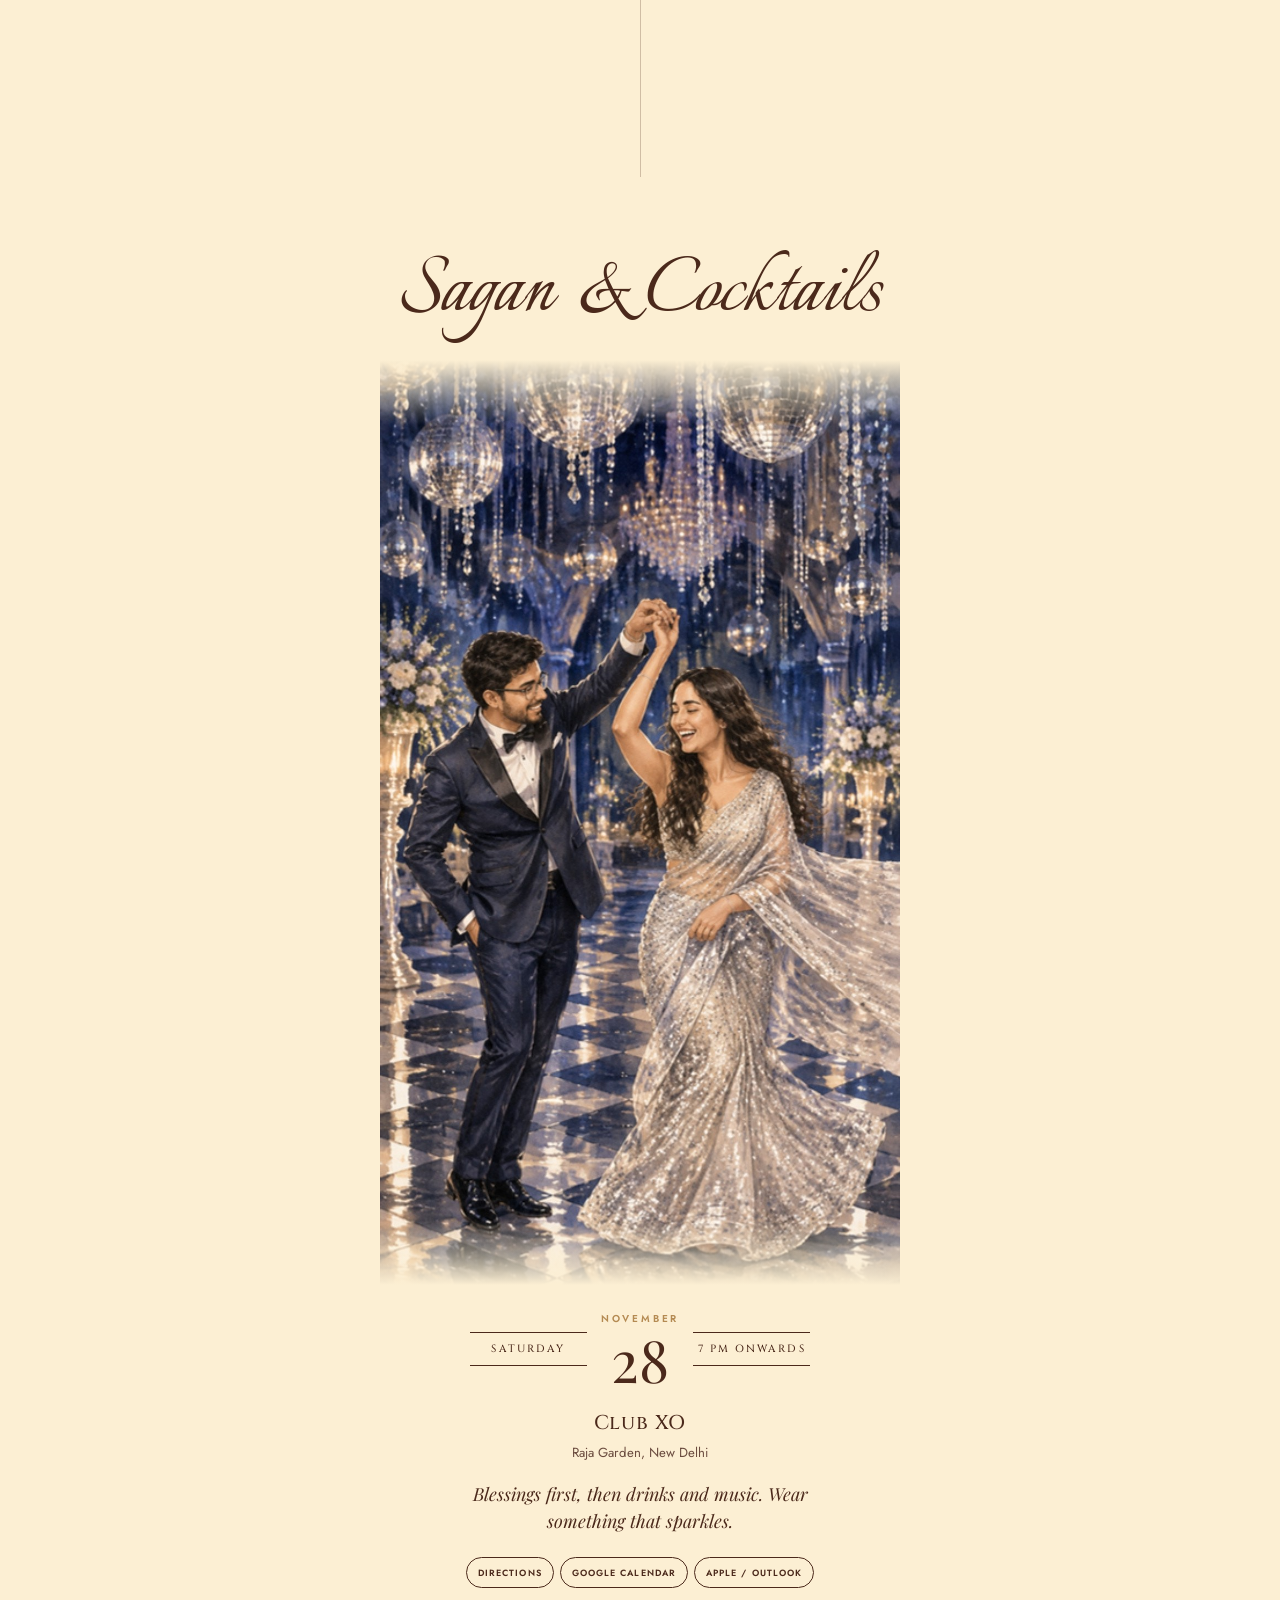
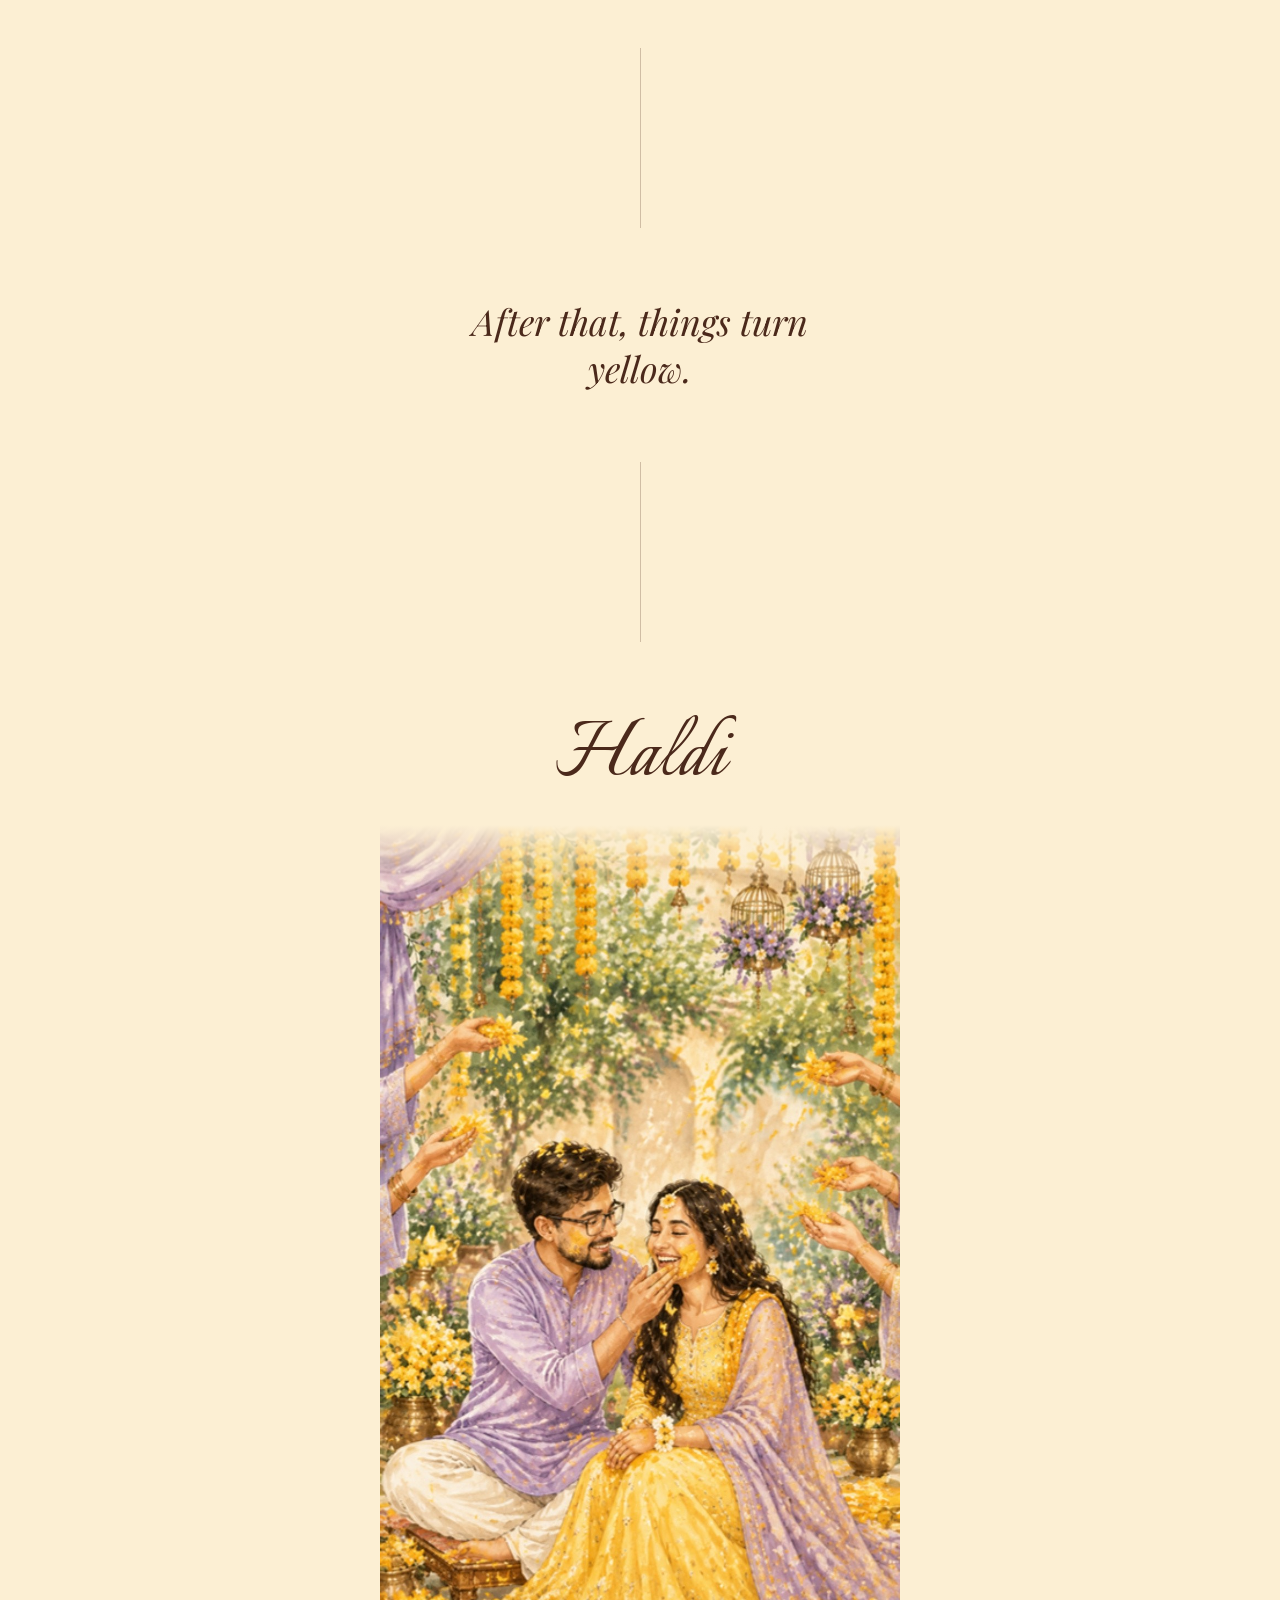
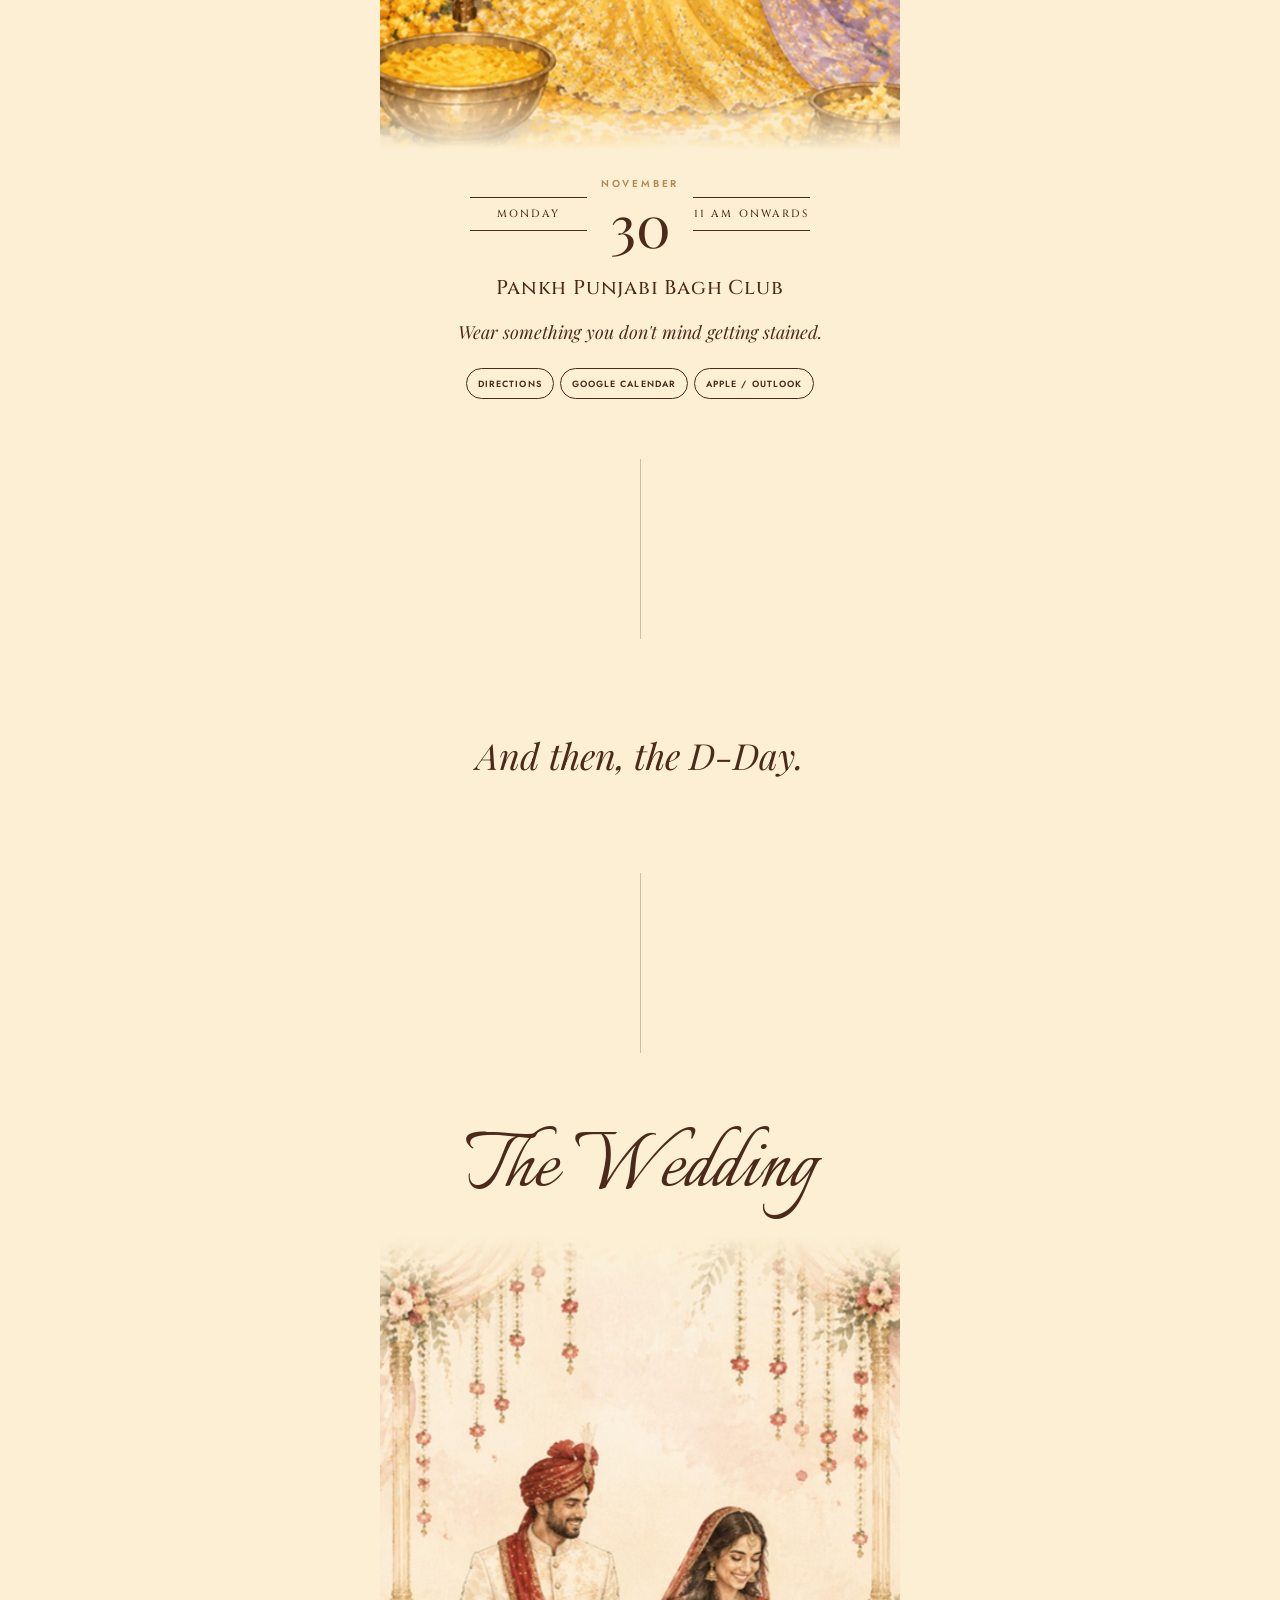
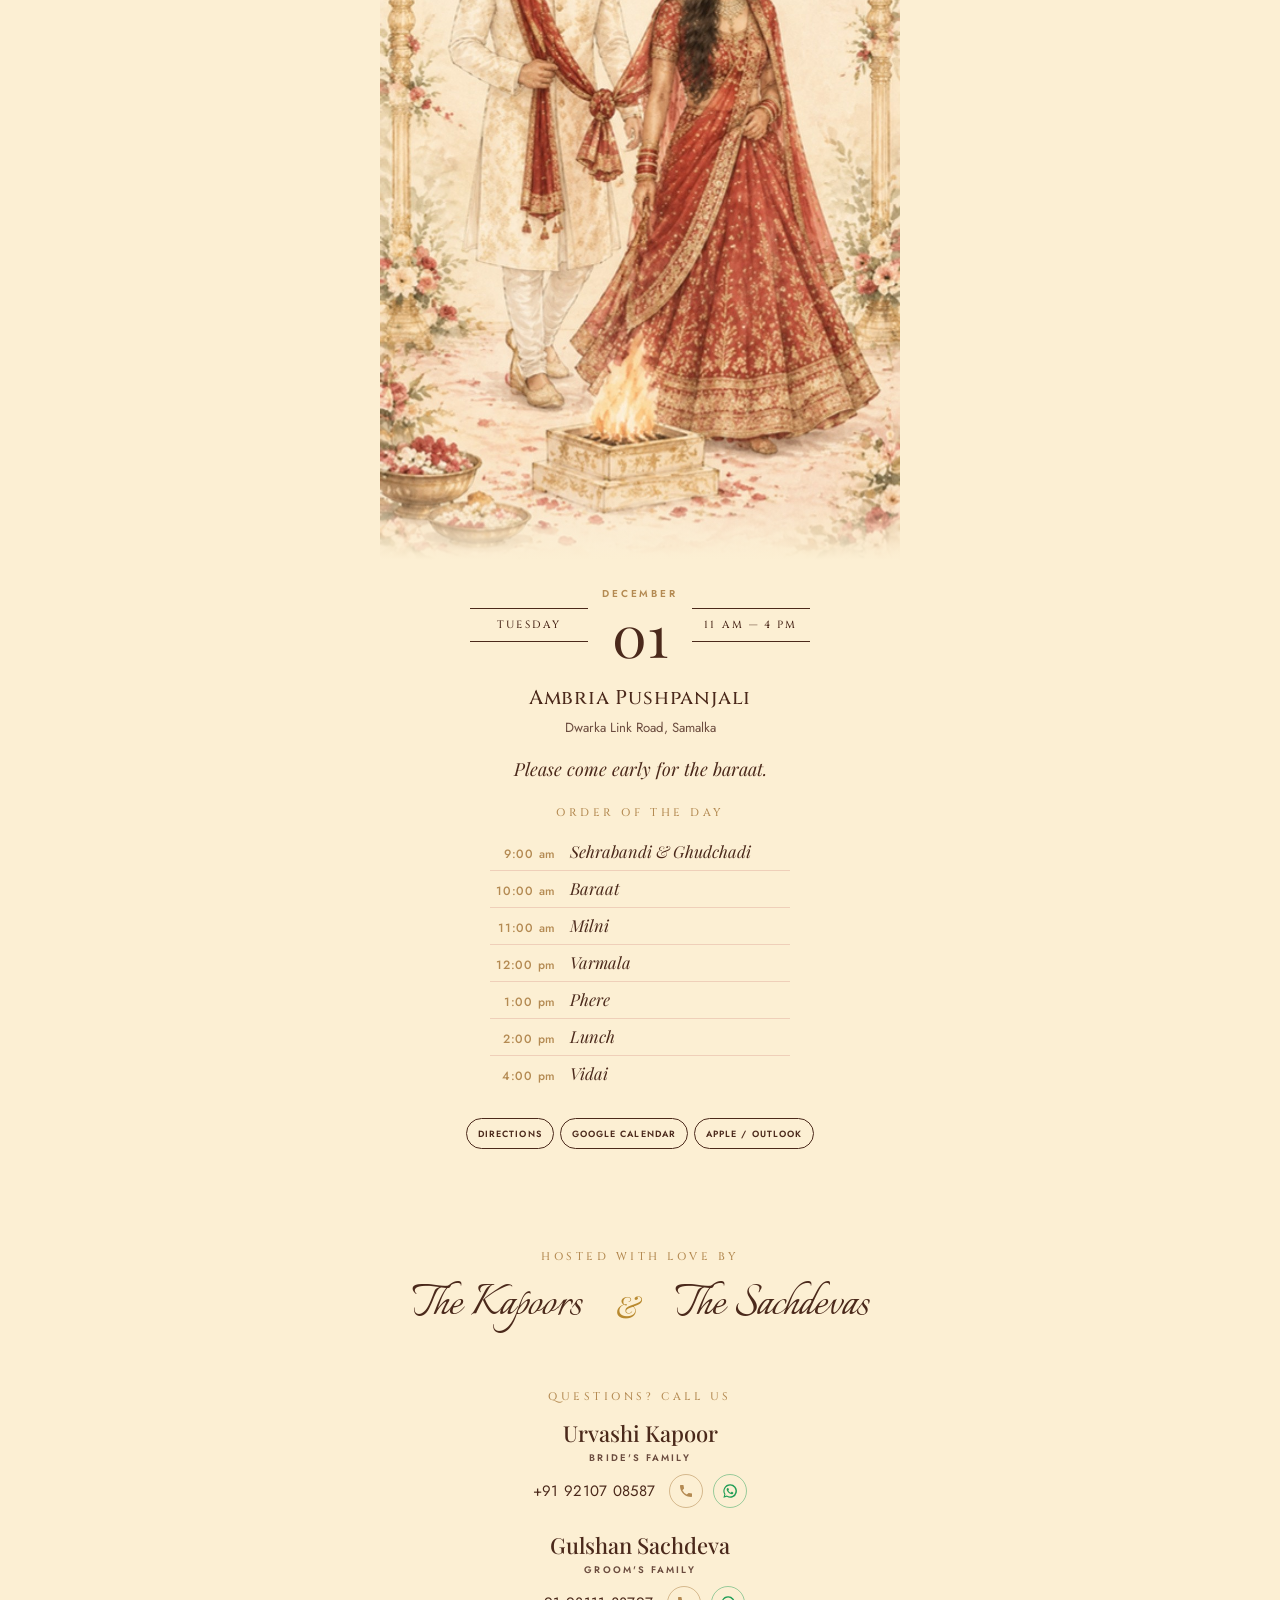
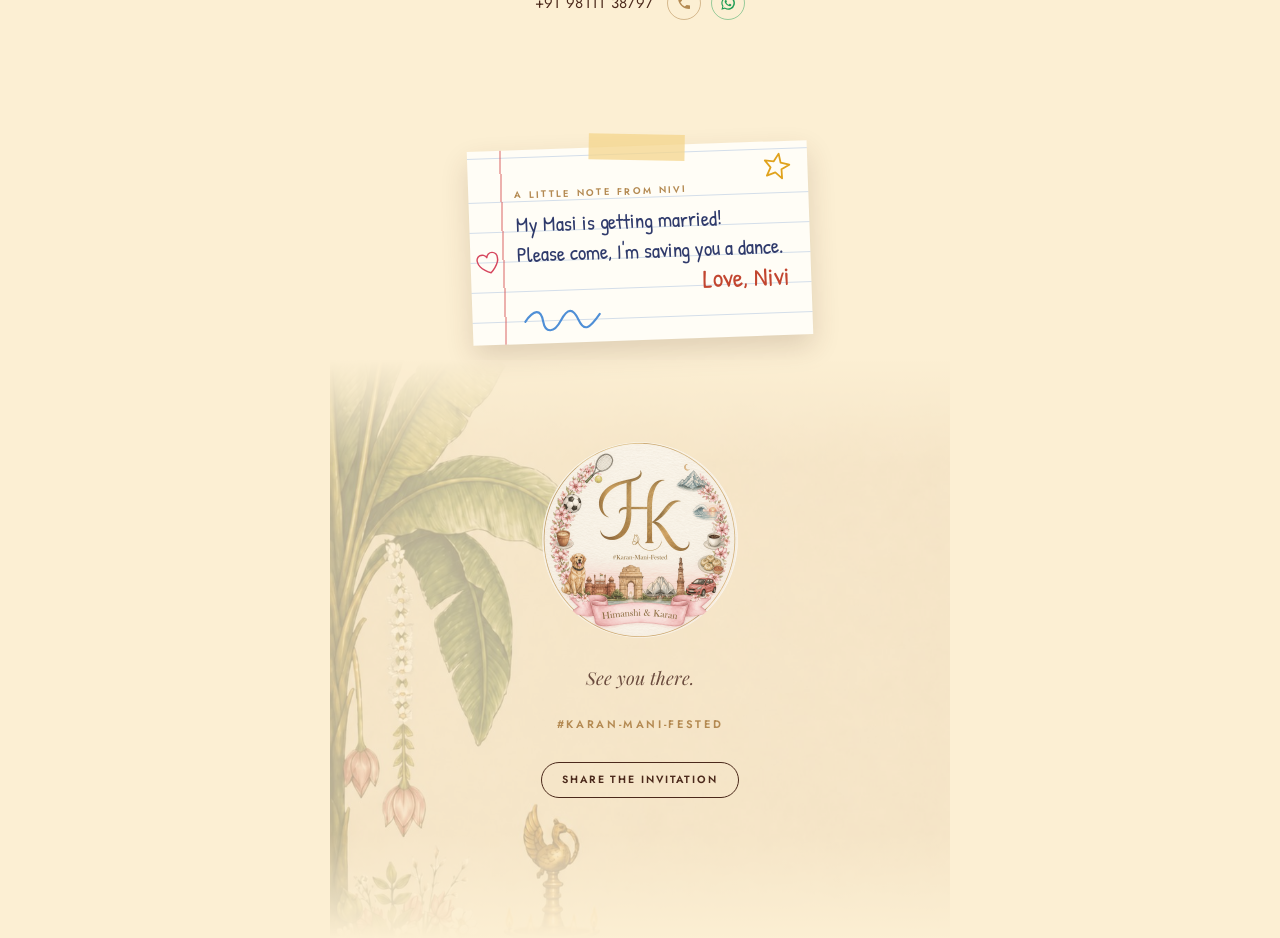
==== commit 5c06a76d: "Full venue names; no storybook on the groom Sangeet + Wedding invite Club XO, Raja Garden, New Delhi" ====
--- a/index.html
+++ b/index.html
@@ -26,8 +26,8 @@
   <link rel="preconnect" href="https://fonts.googleapis.com">
   <link rel="preconnect" href="https://fonts.gstatic.com" crossorigin>
   <link href="https://fonts.googleapis.com/css2?family=Cinzel:wght@400;500;600&family=Italianno&family=Jost:wght@300;400;500;600&family=Noto+Serif+Devanagari:wght@500&family=Noto+Serif+Gurmukhi:wght@500&family=Patrick+Hand&family=Playfair+Display:ital,wght@0,400;0,500;1,400;1,500&display=swap" rel="stylesheet">
-  <link rel="stylesheet" href="css/main.css?v=38">
-  <script src="js/content.js?v=38"></script>
+  <link rel="stylesheet" href="css/main.css?v=40">
+  <script src="js/content.js?v=40"></script>
 </head>
 <body class="locked">
 
@@ -143,6 +143,6 @@
     <span></span><span></span><span></span><span></span>
   </button>
 
-  <script src="js/page.js?v=38"></script>
+  <script src="js/page.js?v=40"></script>
 </body>
 </html>
